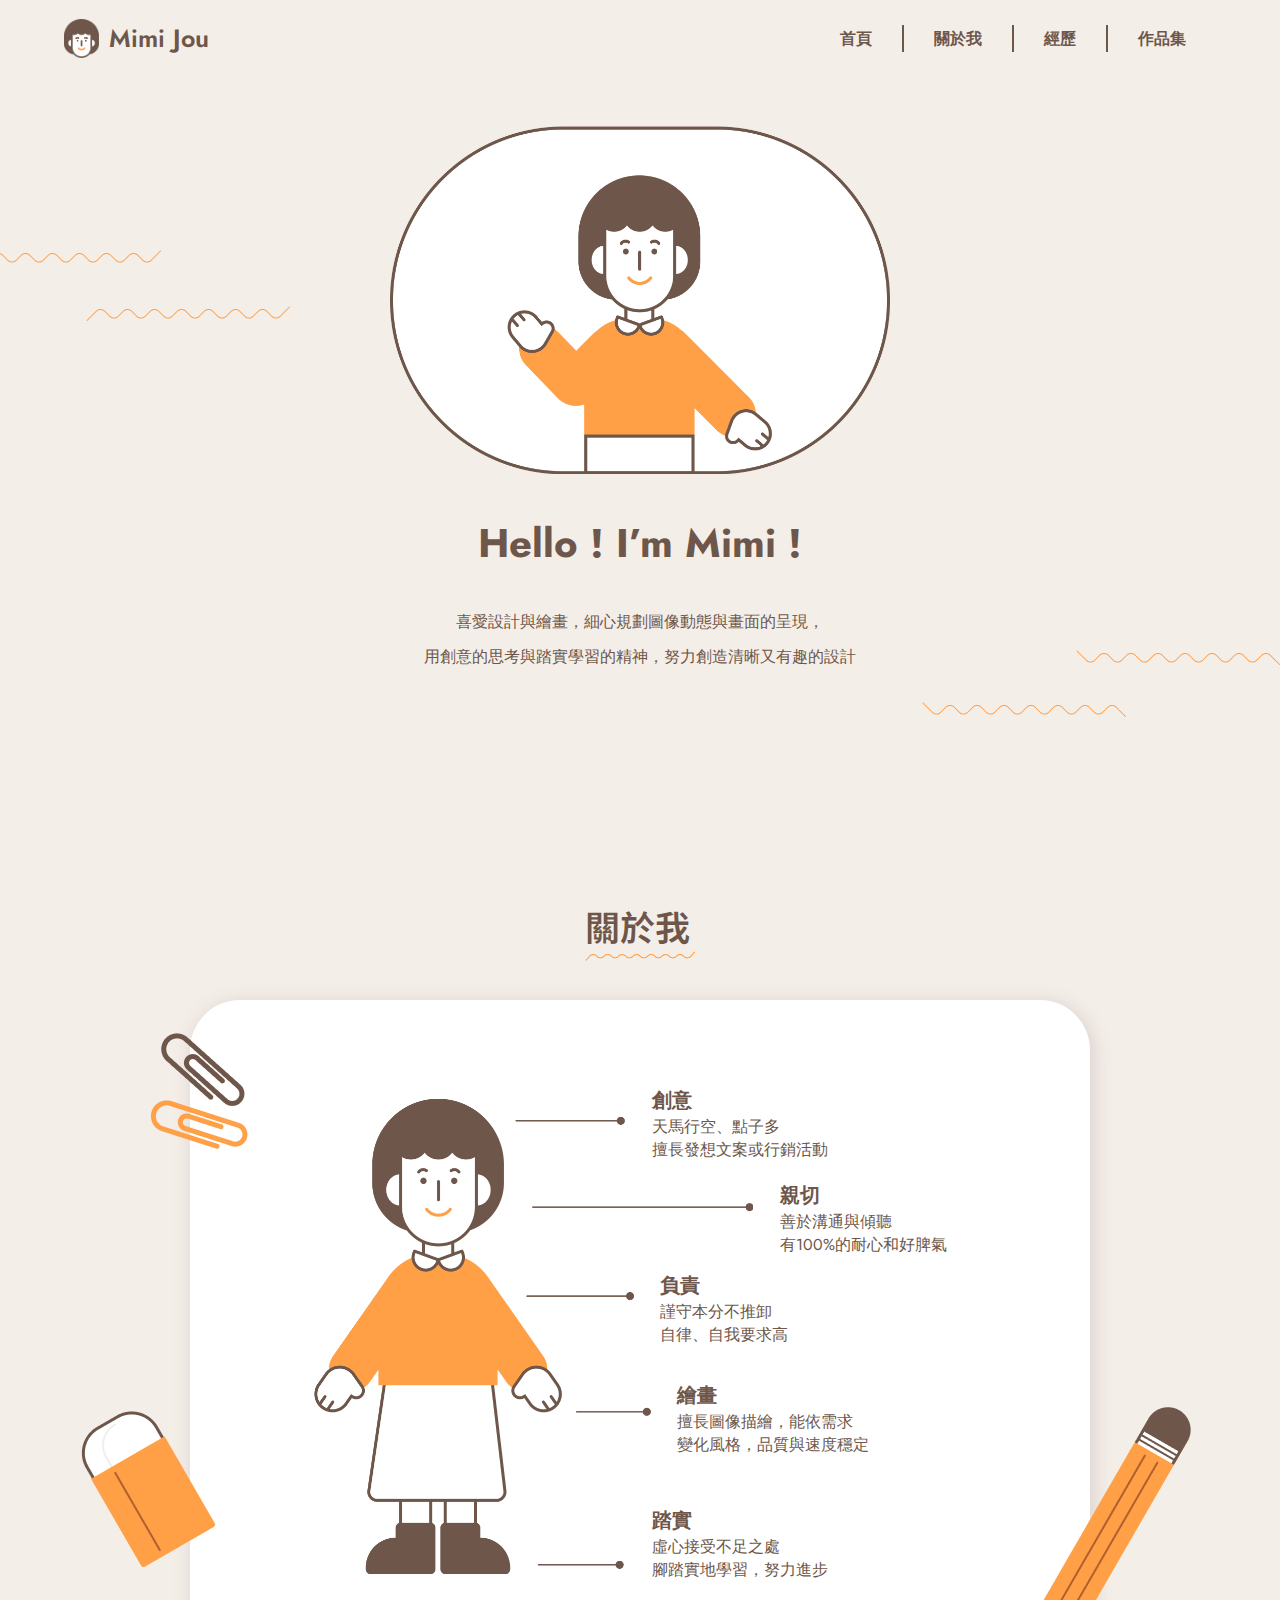
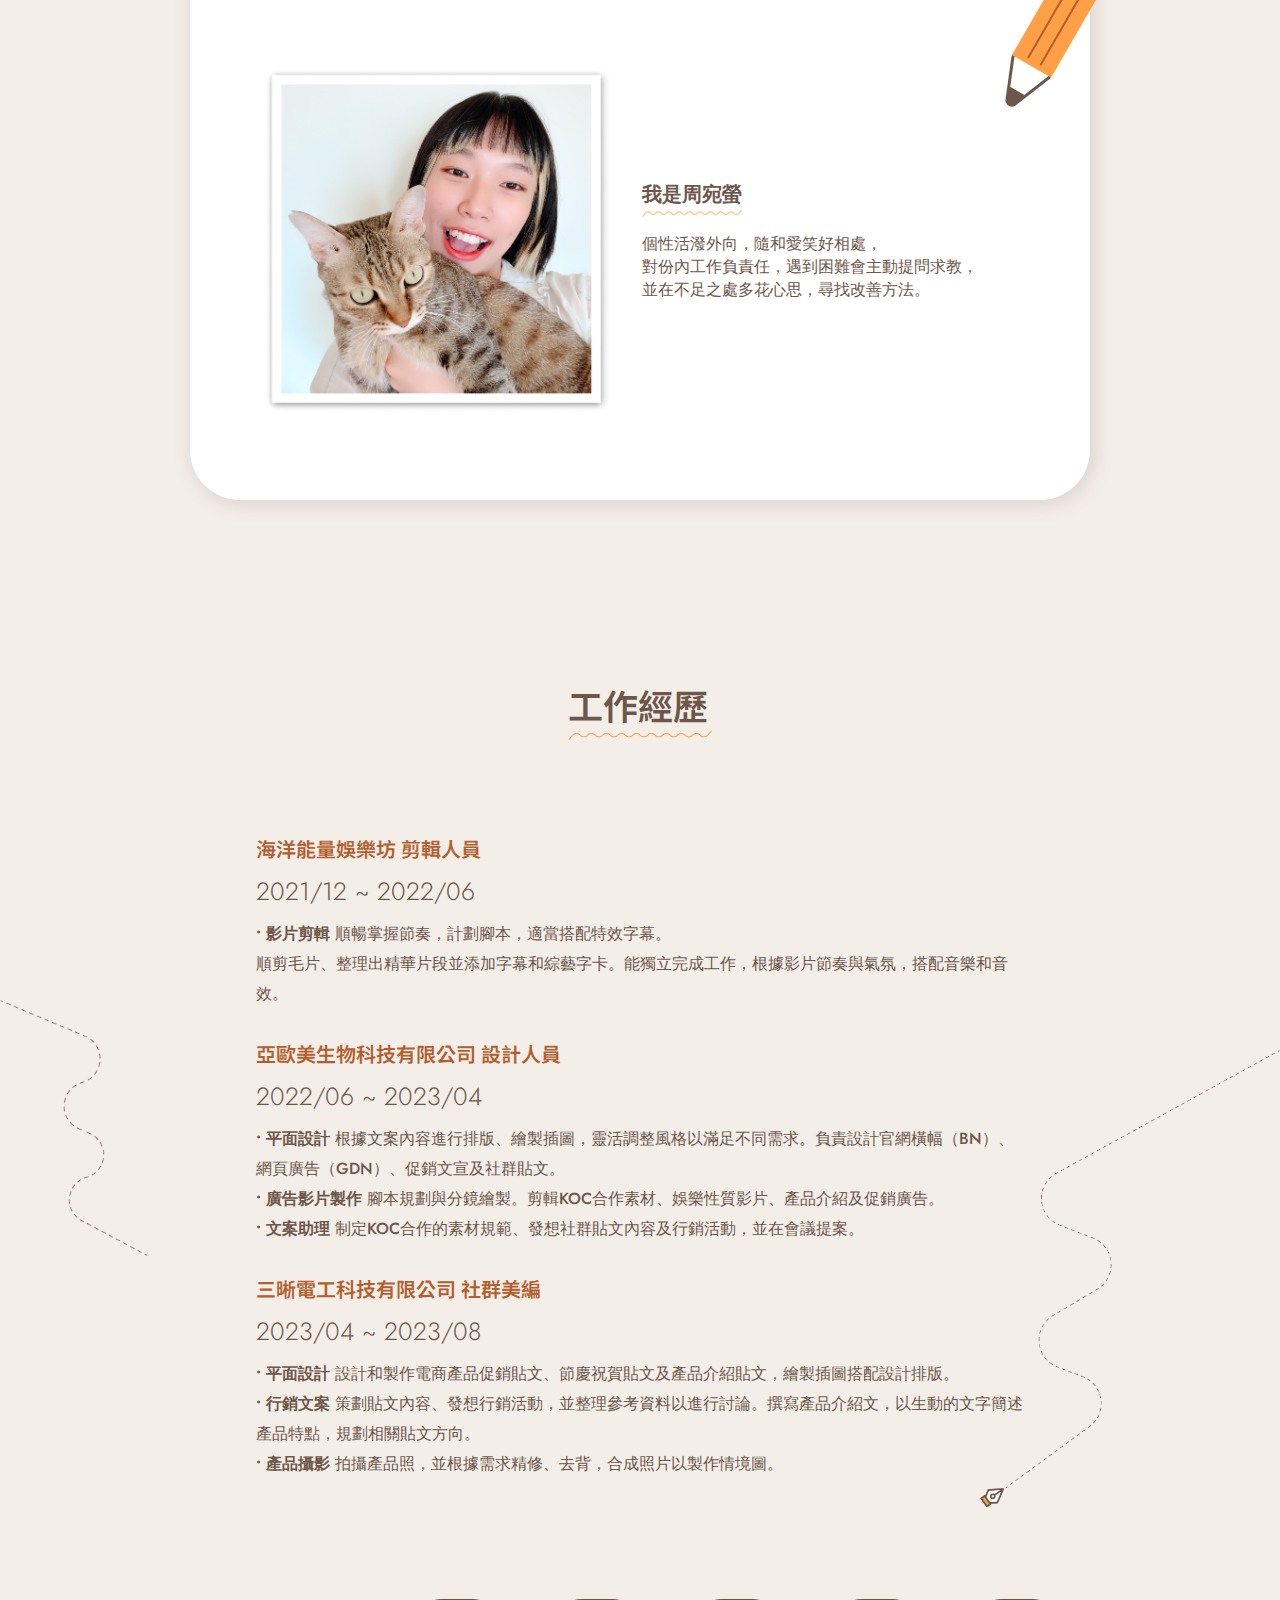
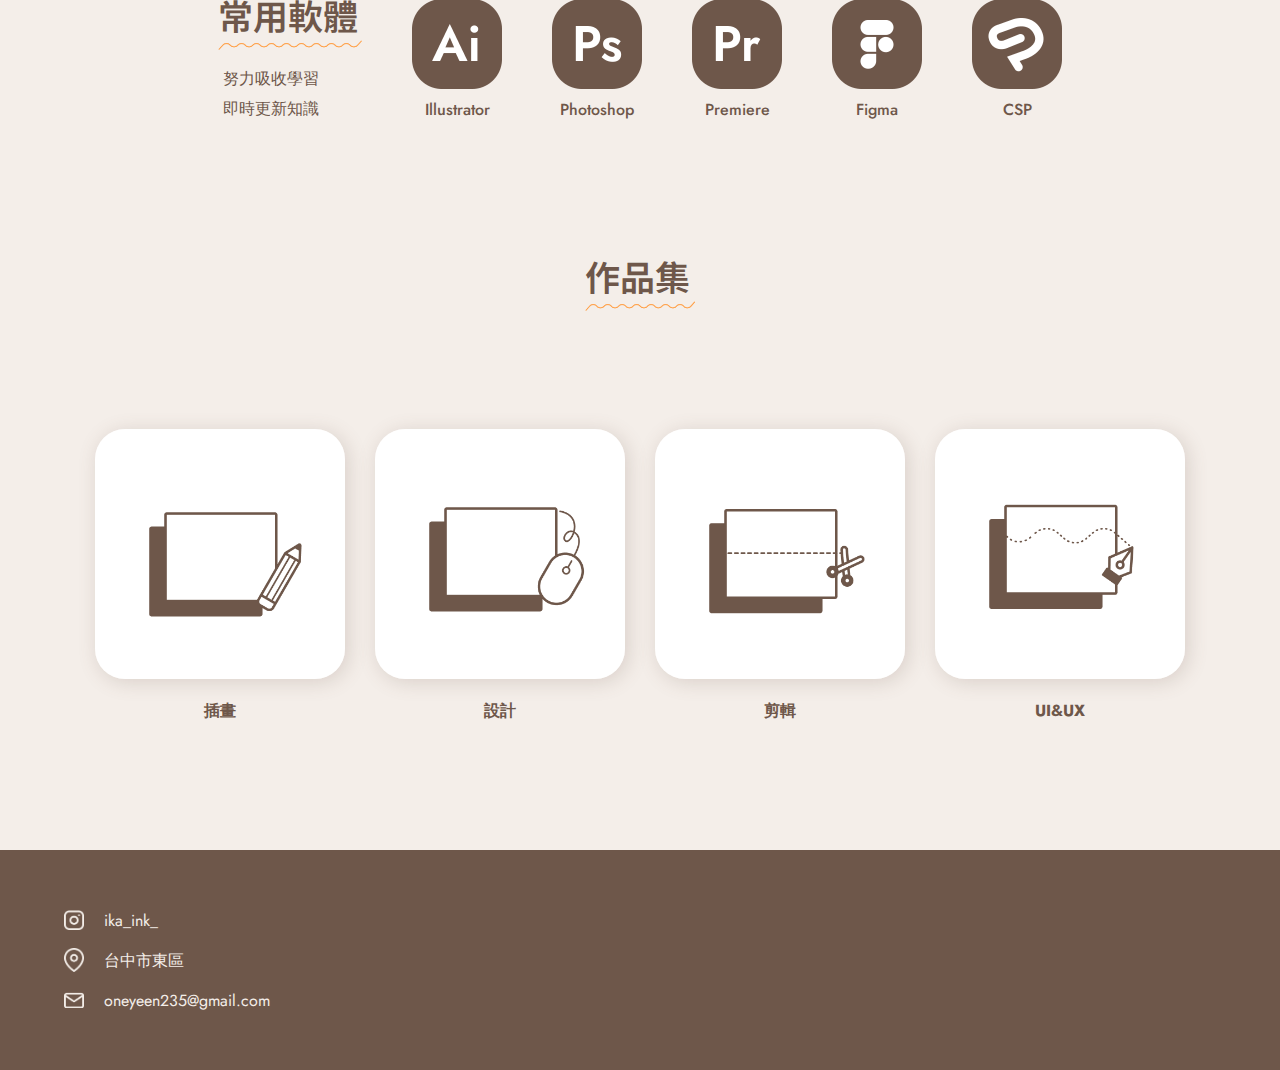
==== index.html @ b9c4a1dd "改icon" ====
<!DOCTYPE html>
<html lang="en">
  <head>
    <link rel="shortcut icon" href="favicon.ico" type="image/x-icon">
    <meta charset="UTF-8" />
    <meta name="viewport" content="width=device-width, initial-scale=1.0" />
    <title>Mimi</title>
    <!-- CSS -->
    <link rel="stylesheet" href="../css/style.css" />
    <link rel="stylesheet" href="../css/hero.css" />
    <link rel="stylesheet" href="../css/about.css" />
    <link rel="stylesheet" href="../css/exp.css" />
    <!-- 字體 -->
    <link rel="preconnect" href="https://fonts.googleapis.com" />
    <link rel="preconnect" href="https://fonts.gstatic.com" crossorigin />
    <link
      href="https://fonts.googleapis.com/css2?family=Jost:wght@200;300;700&family=Noto+Sans+TC:wght@100;800&display=swap"
      rel="stylesheet"
    />
    <link rel="stylesheet" />
    <link rel="preconnect" href="https://fonts.googleapis.com" />
    <link rel="preconnect" href="https://fonts.gstatic.com" crossorigin />
    <link
      href="https://fonts.googleapis.com/css2?family=Jost:wght@700&display=swap"
      rel="stylesheet"
    />
    <link rel="preconnect" href="https://fonts.googleapis.com" />
    <link rel="preconnect" href="https://fonts.gstatic.com" crossorigin />
    <link
      href="https://fonts.googleapis.com/css2?family=Jost:wght@700&family=Noto+Sans+TC:wght@100;800&display=swap"
      rel="stylesheet"
    />
  </head>
  <body>
    <!--導覽列-->
     <!--手機-->
     <ul class="nav-list-phone">
      <li class="nav-item-phone"><a href="/index.html">首頁</a></li>
      <li class="nav-item-phone"><a href="#">關於我</a></li>
      <li class="nav-item-phone"><a href="#">經歷</a></li>
      <li class="nav-item-phone"><a href="#">作品集</a></li>
     </ul>
     <!--電腦-->
    <section class="nav-outside">
      <nav class="navbar">
        <a class="nav-logo" href="/index.html">
          <div class="nav-logo-img">
            <img src="./img/頭.png" alt="" />
          </div>
          <span>Mimi Jou</span>
        </a>
        <ul class="nav-list">
          <li class="nav-item"><a href="/index.html">首頁</a></li>
          <li class="nav-item"><a href="#">關於我</a></li>
          <li class="nav-item"><a href="#">經歷</a></li>
          <li class="nav-item"><a href="#">作品集</a></li>
        </ul>
        <!--隱藏選單-->
        <img class="nav-list-img"src="./img/三.png"/>
      </nav>
    </section>
    <!--首頁-->
     <!-- 裝飾 -->
     <img class="hero-wave1" src="../img/波浪-左.png" />
     <img class="hero-wave2" src="../img/波浪-右.png" />
    <section class="hero">
      </div>
      <div class="hero-content">
        <h1 class="hero-title">Hello ! I’m Mimi !</h1>
        <p>
          喜愛設計與繪畫，細心規劃圖像動態與畫面的呈現，
          <br />用創意的思考與踏實學習的精神，努力創造清晰又有趣的設計
        </p>
        <div class="hero-btn-group">
          <a class="hero-btn" href="#">關於我</a>
          <a class="hero-btn" href="#">作品集</a>
        </div>
      </div>
      <div class="hero-img">
        <img src="./img/圓框.png" alt="hero" />
      </div>
    </section>
    <!--關於我-->
    <section class="about">
        <!-- 標題 -->
        <div class="about-title">
          <h1>關於我</h1>
          <img src="../img/底線.png" />
        </div>
      <!-- 白板 -->
      <div class="about-board">
       <!-- 裝飾 -->
      <img class="eraser" src="../img/擦布.png"/>
      <img class="pencil" src="../img/鉛筆.png"/>
      <img class="paper-clip" src="../img/迴紋針.png"/>
        <!-- 人物區 -->
        <div class="about-group1">
          <div class="about-group1-img"></div>
         <div class="about-btn-group">
            <div class="about-btn1">
              <p><span class="about-btn-span">創意</span>
                <br />天馬行空、點子多
              <br />擅長發想文案或行銷活動</p>
            </div>
            <div class="about-btn2">
              <p><span class="about-btn-span">親切</span>
                <br />善於溝通與傾聽
              <br />有100%的耐心和好脾氣</p>
            </div>
            <div class="about-btn3">
              <p><span class="about-btn-span">負責</span>
                <br />謹守本分不推卸
              <br />自律、自我要求高</p>
            </div>
            <div class="about-btn4">
              <p><span class="about-btn-span">繪畫</span>
                <br />擅長圖像描繪，能依需求
                <br />變化風格，品質與速度穩定</p>
            </div>
            <div class="about-btn5">
              <p><span class="about-btn-span">踏實</span>
                <br />虛心接受不足之處
              <br />腳踏實地學習，努力進步</p>
            </div>
          </div>
        </div>
        <!-- 照片區 -->
        <div class="about-group2">
          <img class="about-pht1" src="../img/我的照片.png" />
          <img class="about-pht2" src="../img/紙.png" />
          <div class="introduction">
            <h2>我是周宛螢</h2>
            <img src="../img/底線2.png" />
            <p>
              個性活潑外向，隨和愛笑好相處，
              <br />對份內工作負責任，遇到困難會主動提問求教，
              <br />並在不足之處多花心思，尋找改善方法。
            </p>
          </div>
        </div>
      </div>
    </section>
     <!-- 裝飾 -->
      <img class="dotted-line1" src="../img/虛線1.png"/>
      <img class="dotted-line2" src="../img/虛線2.png"/>
     <!--經歷-->
    <section class="experience">
       <!-- 標題 -->
      <div class="exp-title">
        <h1>工作經歷</h1>
        <img src="../img/底線2.png" />
      </div>
      <!--內文-->
      <div class="exp-content">
         <!-- 公司1 -->
         <h2>海洋能量娛樂坊 剪輯人員</h2>
         <h3>2021/12 ~ 2022/06</h3>
         <p>
           <span style="font-weight: 700;">• 影片剪輯</span>
           順暢掌握節奏，計劃腳本，適當搭配特效字幕。
           <br />順剪毛片、整理出精華片段並添加字幕和綜藝字卡。能獨立完成工作，根據影片節奏與氣氛，搭配音樂和音效。
         </p>
         <!-- 公司2 -->
         <h2>亞歐美生物科技有限公司 設計人員</h2>
         <h3>2022/06 ~ 2023/04</h3>
         <p>
           <span style="font-weight: 700;">• 平面設計</span>
           根據文案內容進行排版、繪製插圖，靈活調整風格以滿足不同需求。負責設計官網橫幅（BN）、網頁廣告（GDN）、促銷文宣及社群貼文。
           <br /><span style="font-weight: 700;">• 廣告影片製作</span>
           腳本規劃與分鏡繪製。剪輯KOC合作素材、娛樂性質影片、產品介紹及促銷廣告。
           <br /><span style="font-weight: 700;">• 文案助理</span>
           制定KOC合作的素材規範、發想社群貼文內容及行銷活動，並在會議提案。
         </p>
         <!-- 公司3 -->
         <h2>三晰電工科技有限公司 社群美編</h2>
         <h3>2023/04 ~ 2023/08</h3>
         <p>
           <span style="font-weight: 700;">• 平面設計</span>
           設計和製作電商產品促銷貼文、節慶祝賀貼文及產品介紹貼文，繪製插圖搭配設計排版。
           <br /><span style="font-weight: 700;">• 行銷文案</span>
           策劃貼文內容、發想行銷活動，並整理參考資料以進行討論。撰寫產品介紹文，以生動的文字簡述產品特點，規劃相關貼文方向。
           <br /><span style="font-weight: 700;">• 產品攝影</span>
           拍攝產品照，並根據需求精修、去背，合成照片以製作情境圖。
         </p>
      </div>
      <!--軟體-->
      <section class="software">
        <div class="sof-title">
          <h1>常用軟體</h1>
          <img src="../img/底線2.png" />
          <p>努力吸收學習
          </br>  即時更新知識</p>
        </div>
        <!-- AI -->
        <div class="software-item">
          <div>
          <img src="../img/Ai.png" />
          <p>Illustrator</p>
          </div>
        </div>
        <!-- PS -->
        <div class="software-item">
          <div>
          <img src="../img/Ps.png" />
          <p>Photoshop</p>
          </div>
        </div>
        <!-- PR -->
        <div class="software-item">
          <div>
          <img src="../img/Pr.png" />
          <p>Premiere</p>
          </div>
        </div>
        <!-- FIGMA -->
        <div class="software-item">
          <div>
          <img src="../img/FG.png" />
          <p>Figma</p>
          </div>
        </div>
        <!-- CSP -->
        <div class="software-item">
          <div>
          <img src="../img/CSP.png" />
          <p>CSP</p>
          </div>
        </div>
      </section>
    </section>
     <!--作品選項-->
    <section class="work">
      <div class="work-title">
        <h1>作品集</h1>
        <img src="../img/底線.png" />
      </div>
      <div class="work-item">
        <div class="item-box">
          <a  href="./work-draw.html" class="work-draw"></a>
          <p>插畫</p>
        </div>
        <div class="item-box">
          <a  href="./work-design.html" class="work-design"></a>
          <p>設計</p>
        </div>
        <div class="item-box">
          <a  href="./work-vedio.html" class="work-vedio"></a>
          <p>剪輯</p>
        </div>
        <div class="item-box">
          <a  href="./work-UI.html" class="work-UI"></a>
          <p>UI&UX</p>
      </div>
        </div>
    </section> 
    <!--資訊-->
    <section class="lowest">
      <div class="information">
         <div class="information-item">
         <img src="../img/🦆 ig.png"/><p>ika_ink_</p>
         </div>
       <div class="information-item">
         <img src="../img/🦆 map.png"/><p>台中市東區</p>
       </div>
         <div class="information-item">
         <img src="../img/🦆 mail.png"/><p>oneyeen235@gmail.com</p>
         </div>
       </div>
    </section>
  </body>
</html>
---- css/style.css ----
* {
  margin: 0;
  padding: 0;
  box-sizing: border-box;
  text-decoration: none;
  list-style: none;
}
body {
  position: relative;
  background-color: #f4eee9;
  margin-top: 76.77px;
}
/*導覽器*/
.nav-outside {
  display: flex;
  width: 100%;
  height: 76.77px;
  background-color: #f4eee9;
  position: fixed;
  top: 0;
  margin: 0 auto;
  z-index: 900;
}
.navbar {
  display: flex;
  max-width: 1400px;
  width: 95%;
  align-items: center;
  justify-content: space-between;
  padding: 16px 32px;
  background-color: #f4eee9;
  margin: 0 auto;
  top: 0;
  z-index: 1000;
}
.nav-logo {
  display: flex;
  align-items: center;
  gap: 10px;
}
.nav-logo span:hover {
  display: flex;
  color: #ff9f46;
  transition: all 0.5s;
}
.nav-logo span {
  color: #6e574a;
  font-family: Jost;
  font-size: 30px;
  font-style: normal;
  font-weight: 600;
  line-height: normal;
  transition: all 0.5s;
}
.nav-logo-img {
  width: 40px;
  height: auto;
}
.nav-logo-img img {
  width: 100%;
  height: auto;
  object-fit: contain;
  display: flex;
  align-items: center;
  justify-content: center;
}
.nav-list {
  display: flex;
  align-items: center;
  justify-content: center;
}
.nav-item {
  padding: 2px 30px;
  border-right: 2px solid #6e574a;
}
.nav-item a {
  display: inline-block;
  color: #6e574a;
  font-weight: bolder;
  font-family: "Jost", sans-serif;
  font-size: 20px;
  transition: all 0.2s;
}
.nav-item a:hover {
  display: inline-block;
  transition: all 0.5s;
  transform: translateY(-5px);
}
.nav-item:last-child {
  border: none;
}
/*手機*/
.nav-list-phone {
  display: none;
  width: 100;
  height: 104px;
  align-items: center;
  justify-content: center;
  background-color: #6e574a;
}
.nav-item-phone {
  padding: 1px 20px;
  border-right: 2px solid #f4eee9;
}
.nav-item-phone a {
  display: inline-block;
  color: #f4eee9;
  font-weight: bolder;
  font-family: "Jost", sans-serif;
  font-size: 14px;
  transition: all 0.2s;
}
.nav-item-phone a:hover {
  display: inline-block;
  transition: all 0.5s;
  transform: translateY(-5px);
}
.nav-item-phone:last-child {
  border: none;
}
.nav-list-img {
  display: none;
  width: 12px;
  height: 12px;
}
@media (max-width: 1440px) {
  .nav-logo-img {
    width: 35px;
    height: auto;
  }
  .nav-logo span {
    font-size: 25px;
  }
  .nav-item a {
    font-size: 16px;
  }
}
@media (max-width: 1200px) {
  .nav-logo-img {
    width: 35px;
    height: auto;
  }
  .nav-logo span {
    font-size: 25px;
  }
  .nav-item a {
    font-size: 16px;
  }
}
@media (max-width: 900px) {
  .nav-logo-img {
    width: 30px;
    height: auto;
  }
  .nav-logo span {
    font-size: 25px;
  }
}
@media (max-width: 520px) {
  .nav-outside {
    width: 100%;
  }
  .navbar {
    width: 95%;
    align-items: center;
    justify-content: space-between;
    padding: 0px 32px 0px 32px;
    margin: 0;
  }
  .nav-list-img {
    display: flex;
    width: 12px;
    height: 12px;
  }
  .nav-logo span {
    font-size: 25px;
  }
  .nav-logo-img {
    width: 30px;
    height: auto;
  }
  .nav-item {
    display: none;
  }
  .nav-outside {
    justify-content: center;
  }
}
/*作品集*/
.work {
  display: flex;
  max-width: 1400px;
  width: 95%;
  height: 700px;
  padding: 72px 32px;
  margin: 0 auto;
  flex-direction: column;
  justify-content: center;
}
.work-title {
  display: flex;
  height: 100px;
  background-color: #f4eee9;
  flex-direction: column;
}
.work-title h1 {
  color: #6e574a;
  font-size: 35px;
  font-weight: 600;
  margin: 0px;
  font-family: "Jost", sans-serif;
  font-family: "Noto Sans TC", sans-serif;
}
.work-title img {
  width: 110px;
  height: 10px;
  flex-shrink: 0;
  margin-bottom: 30px;
}
.work-item {
  display: flex;
  flex-direction: row;
  gap: 50px;
}
.item-box {
  display: flex;
  flex-direction: column;
  justify-content: center;
  align-items: center;
  width: 300px;
  height: 400px;
  gap: 20px;
}
.item-box p {
  color: #6e574a;
  font-weight: bolder;
  font-family: "Jost", sans-serif;
  font-size: 20px;
}
.work-draw {
  width: 300px;
  height: 300px;
  border-radius: 30px;
  transition: all 0.3s;
  background: center / cover url("../img/0插畫.png") no-repeat;
  box-shadow: 3px 3px 20px 0px rgba(110, 87, 74, 0.2);
}
.work-draw:hover {
  transition: all 0.2s;
  background: center / cover url("../img/0插畫2.png") no-repeat;
  box-shadow: 3px 3px 20px 0px rgba(254, 129, 26, 0.26);
  transform: translateY(-8px);
}
.work-design {
  width: 300px;
  height: 300px;
  border-radius: 30px;
  transition: all 0.3s;
  background: center / cover url("../img/0設計.png") no-repeat;
  box-shadow: 3px 3px 20px 0px rgba(110, 87, 74, 0.2);
}
.work-design:hover {
  transition: all 0.2s;
  background: center / cover url("../img/0設計2.png") no-repeat;
  box-shadow: 3px 3px 20px 0px rgba(254, 129, 26, 0.26);
  transform: translateY(-8px);
}
.work-vedio {
  width: 300px;
  height: 300px;
  border-radius: 30px;
  transition: all 0.3s;
  background: center / cover url("../img/0剪輯.png") no-repeat;
  box-shadow: 3px 3px 20px 0px rgba(110, 87, 74, 0.2);
}
.work-vedio:hover {
  transition: all 0.2s;
  background: center / cover url("../img/0剪輯2.png") no-repeat;
  box-shadow: 3px 3px 20px 0px rgba(254, 129, 26, 0.26);
  transform: translateY(-8px);
}
.work-UI {
  width: 300px;
  height: 300px;
  border-radius: 30px;
  transition: all 0.3s;
  background: center / cover url("../img/0UI.png") no-repeat;
  box-shadow: 3px 3px 20px 0px rgba(110, 87, 74, 0.2);
}
.work-UI:hover {
  transition: all 0.2s;
  background: center / cover url("../img/0UI2.png") no-repeat;
  box-shadow: 3px 3px 20px 0px rgba(254, 129, 26, 0.26);
  transform: translateY(-8px);
}
@media (max-width: 1440px) {
  .work {
    align-items: center;
    gap: 50px;
  }
  .work-item {
    gap: 30px;
  }
  .item-box {
    width: 250px;
    height: 350px;
    gap: 20px;
  }
  .item-box p {
    font-size: 16px;
  }
  .work-draw {
    width: 250px;
    height: 250px;
  }
  .work-design {
    width: 250px;
    height: 250px;
  }
  .work-vedio {
    width: 250px;
    height: 250px;
  }
  .work-UI {
    width: 250px;
    height: 250px;
  }
}
@media (max-width: 1200px) {
  .work {
    height: 600px;
    gap: 30px;
  }
  .work-title h1 {
    font-size: 25px;
    font-weight: 600;
  }
  .work-title img {
    width: 80px;
    height: auto;
    flex-shrink: 0;
    margin-bottom: 30px;
  }
  .work-item {
    gap: 20px;
  }
  .item-box {
    width: 200px;
    height: 250px;
    gap: 20px;
  }
  .item-box p {
    font-size: 16px;
  }
  .work-draw {
    width: 200px;
    height: 200px;
    background: center / cover url("../img/0插畫2.png") no-repeat;
  }
  .work-design {
    width: 200px;
    height: 200px;
    background: center / cover url("../img/0設計2.png") no-repeat;
  }
  .work-vedio {
    width: 200px;
    height: 200px;
    background: center / cover url("../img/0剪輯2.png") no-repeat;
  }
  .work-UI {
    width: 200px;
    height: 200px;
    background: center / cover url("../img/0UI2.png") no-repeat;
  }
}
@media (max-width: 900px) {
  .work {
    height: 900px;
    gap: 20px;
  }
  .work-item {
    width: 600px;
    display: flex;
    flex-direction: row;
    justify-content: center;
    flex-wrap: wrap;
    gap: 30px;
  }
  .work-title h1 {
    font-size: 20px;
  }
  .work-title img {
    width: 60px;
    height: auto;
  }
}
@media (max-width: 520px) {
  .work {
    height: 600px;
    padding: 0px 32px;
    justify-content: flex-start;
    gap: 0;
  }
  .work-item {
    width: 320px;
    gap: 10px;
  }
  .item-box {
    width: 150px;
    height: 200px;
    gap: 20px;
  }
  .item-box p {
    font-size: 14px;
  }
  .work-draw {
    width: 150px;
    height: 150px;
    background: center / cover url("../img/0插畫2.png") no-repeat;
  }
  .work-design {
    width: 150px;
    height: 150px;
    background: center / cover url("../img/0設計2.png") no-repeat;
  }
  .work-vedio {
    width: 150px;
    height: 150px;
    background: center / cover url("../img/0剪輯2.png") no-repeat;
  }
  .work-UI {
    width: 150px;
    height: 150px;
    background: center / cover url("../img/0UI2.png") no-repeat;
  }
}
/*資訊欄*/
.lowest {
  background-color: #6e574a;
  display: flex;
  width: 100%;
  height: 220px;
  justify-content: center;
}
.information {
  display: flex;
  max-width: 1400px;
  width: 95%;
  padding: 32px;
  flex-direction: column;
  justify-content: center;
  align-items: flex-start;
}
.information-item {
  display: flex;
  height: 40px;
  width: 200px;
  flex-direction: row;
  align-items: center;
  gap: 20px;
}
.information-item p {
  color: #f4eee9;
  font-family: Jost;
  font-size: 16px;
  font-weight: 400;
  text-align: left;
}
.information-item img {
  width: 20px;
  height: auto;
}
@media (max-width: 900px) {
  .information-item p {
    font-size: 14px;
    font-weight: 400;
    text-align: left;
  }
  .information-item img {
    width: 16px;
    height: auto;
  }
}
---- css/hero.css ----
/*首頁*/
.hero {
  max-width: 1400px;
  width: 95%;
  height: 900px;
  padding: 32px;
  margin: 0 auto;
  margin-top: clamp(0px, 5vw, 0px);
  display: flex;
  flex-direction: row;
  justify-content: space-between;
  align-content: space-between;
  gap: 50px;
  position: relative;
}
.hero-content {
  display: flex;
  flex-direction: column;
  justify-content: center;
  gap: 32px;
}
.hero-title {
  color: #6e574a;
  font-family: Jost;
  font-size: 50px;
  font-style: normal;
  font-weight: 700;
  line-height: normal;
}
.hero-content p {
  color: #6e574a;
  font-family: Jost;
  font-size: 20px;
  font-weight: 500;
  line-height: 35px;
  text-align: left;
}
.hero-img {
  max-width: 650px;
  height: auto;
  display: grid;
  place-content: center;
}
.hero-img img {
  width: 100%;
  object-fit: contain;
}
.hero-btn {
  background-color: #6e574a;
  padding: 20px 36px;
  border-radius: 50px;
  color: #fff;
  font-family: Jost;
  font-size: 20px;
  font-weight: 700;
  font-style: normal;
  line-height: normal;
  transition: all 0.2s;
  box-shadow: #6e574a(0, 0, 0, 0.35) 0px 5px 15px;
}
.hero-btn:hover {
  box-shadow: 0px 10px 10px 0px rgba(110, 87, 74, 0.2);
  transform: scale(1.03);
  transform: translateY(-8px);
  transition: all 0.2s;
}
.hero-btn:active {
  box-shadow: 0px 4px 8px rgba(110, 87, 74, 0.2);
  transform: scale(0.98);
}
.hero-btn-group {
  display: flex;
  align-items: center;
  gap: 16px;
}
.hero-wave1 {
  position: absolute;
  top: 150px;
  left: -150px;
  z-index: 0;
}
.hero-wave2 {
  position: absolute;
  top: 800px;
  right: 0px;
  z-index: 0;
}
@media (max-width: 1440px) {
  .hero-wave2 {
    top: 550px;
  }
  .hero {
    flex-direction: column-reverse;
    align-items: center;
    justify-content: center;
    margin-top: 100px;
    margin-bottom: 50px;
    gap: 40px;
    height: 600px;
    padding: 0px;
  }
  .hero-title {
    color: #6e574a;
    font-family: Jost;
    font-size: 40px;
    font-style: normal;
    font-weight: 700;
    line-height: normal;
    text-align: center;
  }
  .hero-content p {
    color: #6e574a;
    font-family: Jost;
    font-size: 16px;
    font-weight: 500;
    line-height: 35px;
    text-align: center;
  }
  .hero-img {
    max-width: 500px;
  }
  .hero-btn-group {
    display: none;
  }
}
@media (max-width: 1200px) {
  .hero {
    height: 500px;
    padding-top: 40px;
  }
  .hero-wave1 {
    width: 300px;
    height: auto;
    top: 150px;
    left: -100px;
  }
  .hero-wave2 {
    width: 250px;
    height: auto;
    top: 300px;
    right: 0px;
  }
  .hero-img {
    max-width: 400px;
    height: auto;
  }
  .hero-title {
    font-size: 35px;
  }
}
@media (max-width: 900px) {
  .hero {
    margin-top: 150px;
  }
  .hero-wave1 {
    width: 250px;
    height: auto;
    top: 150px;
    left: -100px;
  }
  .hero-wave2 {
    width: 200px;
    height: auto;
    top: 300px;
    right: 0px;
  }
}
@media (max-width: 520px) {
  .hero-wave1 {
    display: none;
  }
  .hero-wave2 {
    display: none;
  }
  .hero-img {
    max-width: 300px;
    height: auto;
  }
  .hero-title {
    font-size: 24px;
  }
  .hero-content p {
    font-size: 14px;
    font-weight: 500;
    line-height: 30px;
    text-align: center;
  }
  .hero-content {
    width: 220px;
    gap: 25px;
  }
}
---- css/about.css ----
/*關於我*/
.about {
  display: flex;
  max-width: 1400px;
  width: 95%;
  height: 1000px;
  padding: 72px 32px;
  margin: 0 auto;
  flex-direction: column;
  justify-content: flex-start;
  position: relative;
}
/*標題*/
.about-title {
  display: flex;
  height: 100px;
  background-color: #f4eee9;
  flex-direction: column;
}
.about-title h1 {
  color: #6e574a;
  font-size: 35px;
  font-weight: 600;
  margin: 0px;
  font-family: "Jost", sans-serif;
  font-family: "Noto Sans TC", sans-serif;
}
.about-title img {
  width: 110px;
  height: 10px;
  flex-shrink: 0;
  margin-bottom: 30px;
}
/*白板*/
.about-board {
  display: flex;
  width: 90%px;
  height: 704px;
  border-radius: 50px;
  background: #fff;
  justify-content: center;
  flex-direction: row;
  align-content: center;
  align-items: center;
  gap: 50px;
  box-shadow: 3px 3px 20px 0px rgba(110, 87, 74, 0.2);
  position: relative;
}
.about-board:hover .about-pht1 {
  transform: rotate(4deg);
  transition: all 0.5s;
}
.about-board:hover .about-pht2 {
  transform: rotate(-4deg);
  transition: all 0.5s;
}
.eraser {
  position: absolute;
  top: 400px;
  left: -120px;
}
.pencil {
  position: absolute;
  top: 180px;
  left: 1245px;
}
.paper-clip {
  position: absolute;
  top: 30px;
  left: -40px;
}
.about-pht1 {
  width: 347.26px;
  height: 347.26px;
  z-index: 200;
  transition: all 0.2s;
}
.about-pht2 {
  width: 340px;
  height: 340px;
  position: absolute;
  top: 110px;
  right: 125px;
  z-index: 100;
  transition: all 0.2s;
}
/*人物*/
.about-group1 {
  display: flex;
  width: 700px;
  height: 501px;
  justify-content: space-evenly;
  align-items: center;
}
.about-group1-img {
  display: flex;
  justify-content: flex-start;
  width: 445px;
  height: 474.409px;
  background: center / cover url("../img/我-站.png") no-repeat;
}
.about-btn-group {
  display: flex;
  height: 520px;
  width: 200px;
  justify-content: flex-start;
  flex-direction: column;
}
.about-btn-span {
  font-family: Jost;
  font-size: 20px;
  font-weight: 700;
  text-align: left;
  line-height: normal;
}
.about-btn-group p {
  color: #6e574a;
  font-family: Jost;
  font-size: 16px;
  font-weight: 400;
  text-align: left;
  line-height: normal;
  word-break: normal;
}
.about-btn1 {
  color: #6e574a;
  background-color: transparent;
  border-style: none;
  display: inline-block;
  font-family: Jost;
  font-size: 16px;
  font-weight: 400;
  text-align: left;
  word-break: normal;
  margin-left: -120px;
  margin-top: 10px;
  transition: all 0.5s;
}
.about-btn1:hover {
  transition: all 0.2s;
  transform: translateY(-8px);
  cursor: pointer;
}
.about-btn2 {
  background-color: transparent;
  border-style: none;
  color: #6e574a;
  font-family: Jost;
  font-size: 16px;
  font-weight: 400;
  text-align: left;
  word-break: normal;
  display: inline-block;
  margin-left: 8px;
  margin-top: 20px;
  transition: all 0.5s;
}
.about-btn2:hover {
  transition: all 0.2s;
  transform: translateY(-8px);
  cursor: pointer;
}
.about-btn3 {
  color: #6e574a;
  background-color: transparent;
  border-style: none;
  font-family: Jost;
  font-size: 16px;
  font-weight: 400;
  text-align: left;
  word-break: normal;
  display: inline-block;
  margin-left: -112px;
  margin-top: 15px;
  transition: all 0.5s;
}
.about-btn3:hover {
  transition: all 0.2s;
  transform: translateY(-8px);
  cursor: pointer;
}
.about-btn4 {
  color: #6e574a;
  background-color: transparent;
  border-style: none;
  font-family: Jost;
  font-size: 16px;
  font-weight: 400;
  text-align: left;
  word-break: normal;
  display: inline-block;
  margin-left: -95px;
  margin-top: 35px;
  transition: all 0.5s;
}
.about-btn4:hover {
  transition: all 0.2s;
  transform: translateY(-8px);
  cursor: pointer;
}
.about-btn5 {
  color: #6e574a;
  background-color: transparent;
  border-style: none;
  font-family: Jost;
  font-size: 16px;
  font-weight: 400;
  text-align: left;
  word-break: normal;
  display: inline-block;
  margin-left: -120px;
  margin-top: 50px;
  transition: all 0.5s;
}
.about-btn5:hover {
  transition: all 0.2s;
  transform: translateY(-8px);
  cursor: pointer;
}
/*照片*/
.about-group2 {
  display: flex;
  width: 374.053px;
  flex-direction: column;
  align-items: center;
  gap: 20px;
}
.introduction {
  display: flex;
  width: 374.053px;
  flex-direction: column;
  align-items: flex-start;
  gap: 25px;
}
.introduction h2 {
  color: #6e574a;
  font-family: Jost;
  font-size: 20px;
  font-weight: 700;
  text-align: left;
  line-height: normal;
}
.introduction img {
  width: 100px;
  height: 8px;
  margin-bottom: -10px;
  margin-top: -25px;
}
.introduction p {
  color: #6e574a;
  font-family: Jost;
  font-size: 16px;
  font-weight: 400;
  text-align: left;
  line-height: normal;
  word-break: normal;
}
@media (max-width: 1440px) {
  .pencil {
    position: absolute;
    top: 400px;
    left: 800px;
  }
  .about {
    display: flex;
    height: 1500px;
    padding: 72px 32px;
    margin: 0 auto;
    align-items: center;
    flex-direction: column;
    justify-content: center;
    position: relative;
  }
  .about-board {
    width: 900px;
    height: 1100px;
    padding-top: 80px;
    padding-bottom: 80px;
    justify-content: center;
    flex-direction: column;
    align-content: center;
    align-items: center;
    margin-top: 0px;
    gap: 80px;
    position: relative;
  }
  .about-group2 {
    display: flex;
    width: 800px;
    flex-direction: row;
    align-items: center;
    justify-content: center;
    gap: 30px;
  }
  .about-pht2 {
    position: absolute;
    top: 670px;
    right: 484px;
    z-index: 100;
    transition: all 0.2s;
  }
  .about-board:hover .about-pht2 {
    top: 670px;
    right: 482px;
  }
}
@media (max-width: 1200px) {
  .about {
    display: flex;
    height: 1100px;
    padding: 72px 32px;
  }
  .about-board {
    width: 700px;
    height: 900px;
    padding-top: 50px;
    padding-bottom: 50px;
    margin-top: 0px;
    gap: 50px;
    position: relative;
  }
  .paper-clip {
    width: 70px;
  }
  .eraser {
    width: 100px;
    height: auto;
    top: 450px;
    left: -60px;
  }
  .pencil {
    width: 150px;
    height: auto;
    top: 400px;
    left: 600px;
  }
  .about-title h1 {
    font-size: 25px;
    font-weight: 600;
  }
  .about-title img {
    width: 80px;
    height: auto;
    flex-shrink: 0;
    margin-bottom: 30px;
  }
  /*人物*/
  .about-group1 {
    width: 550px;
    height: 400px;
  }
  .about-group1-img {
    width: 355px;
    height: 375px;
    background: center / cover url("../img/我-站.png") no-repeat;
  }
  .about-btn-group {
    height: 450px;
    width: 200px;
  }
  .about-btn-span {
    font-size: 16px;
  }
  .about-btn-group p {
    font-size: 14px;
  }
  .about-btn1 {
    margin-left: -90px;
    margin-top: 20px;
    transition: all 0.5s;
  }
  .about-btn2 {
    margin-left: 15px;
    margin-top: 10px;
    transition: all 0.5s;
  }
  .about-btn3 {
    margin-left: -85px;
    margin-top: 5px;
    transition: all 0.5s;
  }
  .about-btn4 {
    margin-left: -70px;
    margin-top: 25px;
    transition: all 0.5s;
  }
  .about-btn5 {
    margin-left: -90px;
    margin-top: 50px;
    transition: all 0.5s;
  }
  /*照片*/
  .about-group2 {
    width: 580px;
    flex-direction: row;
    justify-content: space-between;
    gap: 20px;
  }
  .introduction {
    width: 300px;
  }
  .introduction p {
    font-size: 14px;
  }
  .about-pht1 {
    width: 250px;
    height: auto;
  }
  .about-pht2 {
    width: 240px;
    height: auto;
    top: 535px;
    right: 395px;
  }
  .about-board:hover .about-pht2 {
    top: 535px;
    right: 395px;
  }
}
@media (max-width: 900px) {
  .about-board {
    width: 600px;
    height: 800px;
    padding-top: 50px;
    padding-bottom: 50px;
    margin-top: 0px;
    gap: 80px;
    position: relative;
  }
  .paper-clip {
    width: 70px;
  }
  .eraser {
    width: 100px;
    height: auto;
    top: 410px;
    left: -60px;
  }
  .pencil {
    width: 150px;
    height: auto;
    top: 300px;
    left: 500px;
  }
  /*照片*/
  .about-group2 {
    width: 520px;
    flex-direction: row;
    justify-content: space-between;
    gap: 20px;
  }
  .introduction {
    width: 300px;
  }
  .introduction p {
    font-size: 14px;
  }
  .about-pht1 {
    width: 200px;
    height: auto;
    transform: rotate(4deg);
  }
  .about-pht2 {
    width: 190px;
    height: auto;
    top: 545px;
    right: 365px;
    transform: rotate(-4deg);
  }
  .about-board:hover .about-pht2 {
    top: 545px;
    right: 365px;
  }
}
@media (max-width: 520px) {
  .about {
    width: 100%;
    height: 1200px;
    padding: 72px 0px 72px 0px;
    margin: 0 auto;
    flex-direction: column;
    justify-content: flex-start;
  }
  .about-board {
    width: 400px;
    height: 920px;
    padding-top: 60px;
    padding-bottom: 60px;
    border-radius: 30px;
    gap: 60px;
    flex-direction: column-reverse;
  }
  .paper-clip {
    width: 50px;
    top: 70px;
    left: 80px;
    z-index: 600;
  }
  .eraser {
    width: 80px;
    top: 200px;
    left: 60px;
    z-index: 600;
  }
  .pencil {
    width: 100px;
    top: 150px;
    left: 250px;
    z-index: 600;
  }
  .about-title h1 {
    color: #6e574a;
    font-size: 20px;
  }
  .about-title img {
    width: 60px;
    height: auto;
  }
  /*人物*/
  .about-group1 {
    width: 100%;
    height: 355px;
    justify-content: center;
    gap: 20px;
  }
  .about-group1-img {
    width: 130px;
    height: 300px;
    background: center / cover url("../img/我-站-手機.png") no-repeat;
  }
  .about-btn-group {
    width: 160px;
    height: 400px;
    gap: 15px;
    justify-content: center;
  }
  .about-btn-span {
    font-size: 14px;
  }
  .about-btn-group p {
    font-size: 14px;
  }
  .about-btn1 {
    margin-left: 0px;
    margin-top: 0px;
  }
  .about-btn2 {
    margin-left: 0px;
    margin-top: 0px;
  }
  .about-btn3 {
    margin-left: 0px;
    margin-top: 0px;
  }
  .about-btn4 {
    margin-left: 0px;
    margin-top: 0px;
  }
  .about-btn5 {
    margin-left: 0px;
    margin-top: 0px;
  }
  /*照片*/
  .about-group2 {
    width: 100%;
    flex-direction: column;
    justify-content: center;
    align-content: center;
    gap: 50px;
  }
  .introduction {
    align-items: flex-start;
    width: 300px;
  }
  .introduction p {
    font-size: 14px;
    text-align: left;
  }
  .introduction h2 {
    font-size: 16px;
  }
  .introduction img {
    width: 80px;
    height: auto;
  }
  .about-pht1 {
    width: 200px;
    height: auto;
    transform: rotate(4deg);
  }
  .about-pht2 {
    display: none;
  }
}
@media (max-width: 375px) {
  .about-board {
    width: 375px;
    border-radius: 0px;
  }
  .paper-clip {
    width: 50px;
    top: 75px;
    left: 70px;
    z-index: 600;
  }
  .eraser {
    width: 80px;
    top: 200px;
    left: 50px;
    z-index: 600;
  }
  .pencil {
    width: 100px;
    top: 150px;
    left: 240px;
    z-index: 600;
  }
}
@media (max-width: 320px) {
  .about-board {
    width: 320px;
  }
  .paper-clip {
    width: 50px;
    top: 70px;
    left: 40px;
    z-index: 600;
  }
  .eraser {
    width: 80px;
    top: 200px;
    left: 20px;
    z-index: 600;
  }
  .pencil {
    width: 100px;
    top: 160px;
    left: 200px;
    z-index: 600;
  }
}
---- css/exp.css ----
/*經歷*/
.experience {
  display: flex;
  max-width: 1400px;
  width: 95%;
  height: 1000px;
  padding: 72px 32px;
  margin: 0 auto;
  flex-direction: column;
  justify-content: flex-start;
}
.exp-title h1 {
  color: #6e574a;
  font-size: 35px;
  font-weight: 600;
  margin: 0px;
  font-family: "Jost", sans-serif;
  font-family: "Noto Sans TC", sans-serif;
}
.exp-title img {
  width: 144px;
  height: 10px;
  flex-shrink: 0;
  margin-bottom: 30px;
}
.exp-content {
  margin-bottom: 60px;
}
.exp-content h2 {
  color: #b25f2f;
  text-align: left;
  font-family: "Jost", sans-serif;
  font-family: "Noto Sans TC", sans-serif;
  font-size: 20px;
  font-weight: 600;
  line-height: autox;
  margin-bottom: 10px;
  margin-top: 30px;
}
.exp-content h2:first-child {
  margin-top: 10px;
}
.exp-content h3 {
  color: #6e574a;
  text-align: left;
  font-family: "Jost", sans-serif;
  font-weight: 300;
  font-size: 25px;
  line-height: auto;
  margin-bottom: 10px;
}
.exp-content p {
  color: #6e574a;
  text-align: left;
  font-family: "Jost";
  font-size: 16px;
  font-weight: 500;
  padding-left: 35px;
  line-height: 30px;
}
.software {
  display: flex;
  flex-direction: row;
  align-content: flex-start;
  justify-content: flex-start;
  gap: 50px;
}
.sof-title h1 {
  color: #6e574a;
  font-size: 35px;
  font-weight: 600;
  margin: 0px;
  font-family: "Jost", sans-serif;
  font-family: "Noto Sans TC", sans-serif;
}
.sof-title img {
  width: 144px;
  height: 10px;
  flex-shrink: 0;
  margin-bottom: 30px;
}
.sof-title p {
  color: #6e574a;
  text-align: left;
  font-family: "Jost";
  font-size: 16px;
  font-weight: 500;
  padding-left: 25px;
  line-height: 30px;
  margin: -20px;
}
.software-item {
  display: flex;
  margin-top: 10px;
}
.software-item img {
  width: 90px;
  height: 90px;
  transition: all 0.2s;
}
.software-item:hover img {
  transform: scale(1.05);
  transition: all 0.2s;
  cursor: pointer;
}
.software-item p {
  color: #6e574a;
  text-align: center;
  font-family: "Jost";
  font-size: 16px;
  font-weight: 500;
  margin-top: 5px;
}
.dotted-line1 {
  position: absolute;
  top: 2050px;
  right: 0px;
}
.dotted-line2 {
  position: absolute;
  top: 2100px;
  left: 0px;
}
@media (max-width: 1440px) {
  .experience {
    width: 65%;
    height: 1100px;
    align-items: center;
    justify-content: center;
    gap: 50px;
  }
  .exp-content p {
    padding-left: 0px;
  }
  .dotted-line1 {
    width: 300px;
    height: auto;
    top: 2550px;
    right: 0px;
  }
  .dotted-line2 {
    width: 150px;
    height: auto;
    top: 2500px;
    left: 0px;
  }
}
@media (max-width: 1200px) {
  .experience {
    width: 66%;
    height: 1000px;
    align-items: center;
    justify-content: center;
    gap: 20px;
  }
  .exp-title h1 {
    font-size: 25px;
    font-weight: 600;
  }
  .exp-title img {
    width: 100px;
    height: auto;
  }
  .exp-content h2 {
    font-size: 18px;
  }
  .exp-content h3 {
    font-size: 20px;
  }
  .software {
    gap: 40px;
  }
  .sof-title h1 {
    font-size: 25px;
    font-weight: 600;
  }
  .sof-title img {
    width: 100px;
    height: auto;
  }
  .dotted-line1 {
    width: 200px;
    height: auto;
    top: 1950px;
    right: 0px;
  }
  .dotted-line2 {
    width: 100px;
    height: auto;
    top: 1800px;
    left: 0px;
  }
  .software-item {
    display: flex;
    margin-top: 8px;
  }
  .software-item img {
    width: 72px;
    height: 72px;
    transition: all 0.2s;
  }
}
@media (max-width: 900px) {
  .experience {
    width: 88%;
    height: 1000px;
    align-items: center;
    justify-content: center;
    gap: 20px;
  }
  .software {
    gap: 35px;
  }
  .dotted-line1 {
    display: none;
  }
  .dotted-line2 {
    display: none;
  }
}
@media (max-width: 520px) {
  .experience {
    width: 90%;
    height: 1100px;
    justify-content: flex-start;
    height: 1200px;
    padding: 0;
  }
  .exp-title h1 {
    font-size: 20px;
  }
  .exp-title img {
    width: 80px;
    height: auto;
  }
  .exp-title p {
    display: none;
  }
  .exp-content {
    width: 256px;
    margin-bottom: 60px;
  }
  .exp-content h2 {
    font-size: 16px;
  }
  .exp-content h3 {
    font-size: 20px;
  }
  .exp-content p {
    font-size: 14px;
    line-height: 25px;
  }
  .software {
    margin-top: -40px;
    gap: 10px;
  }
  .sof-title {
    display: none;
  }
  .software-item img {
    width: 50px;
    height: 50px;
  }
  .software-item p {
    font-size: 12px;
  }
}
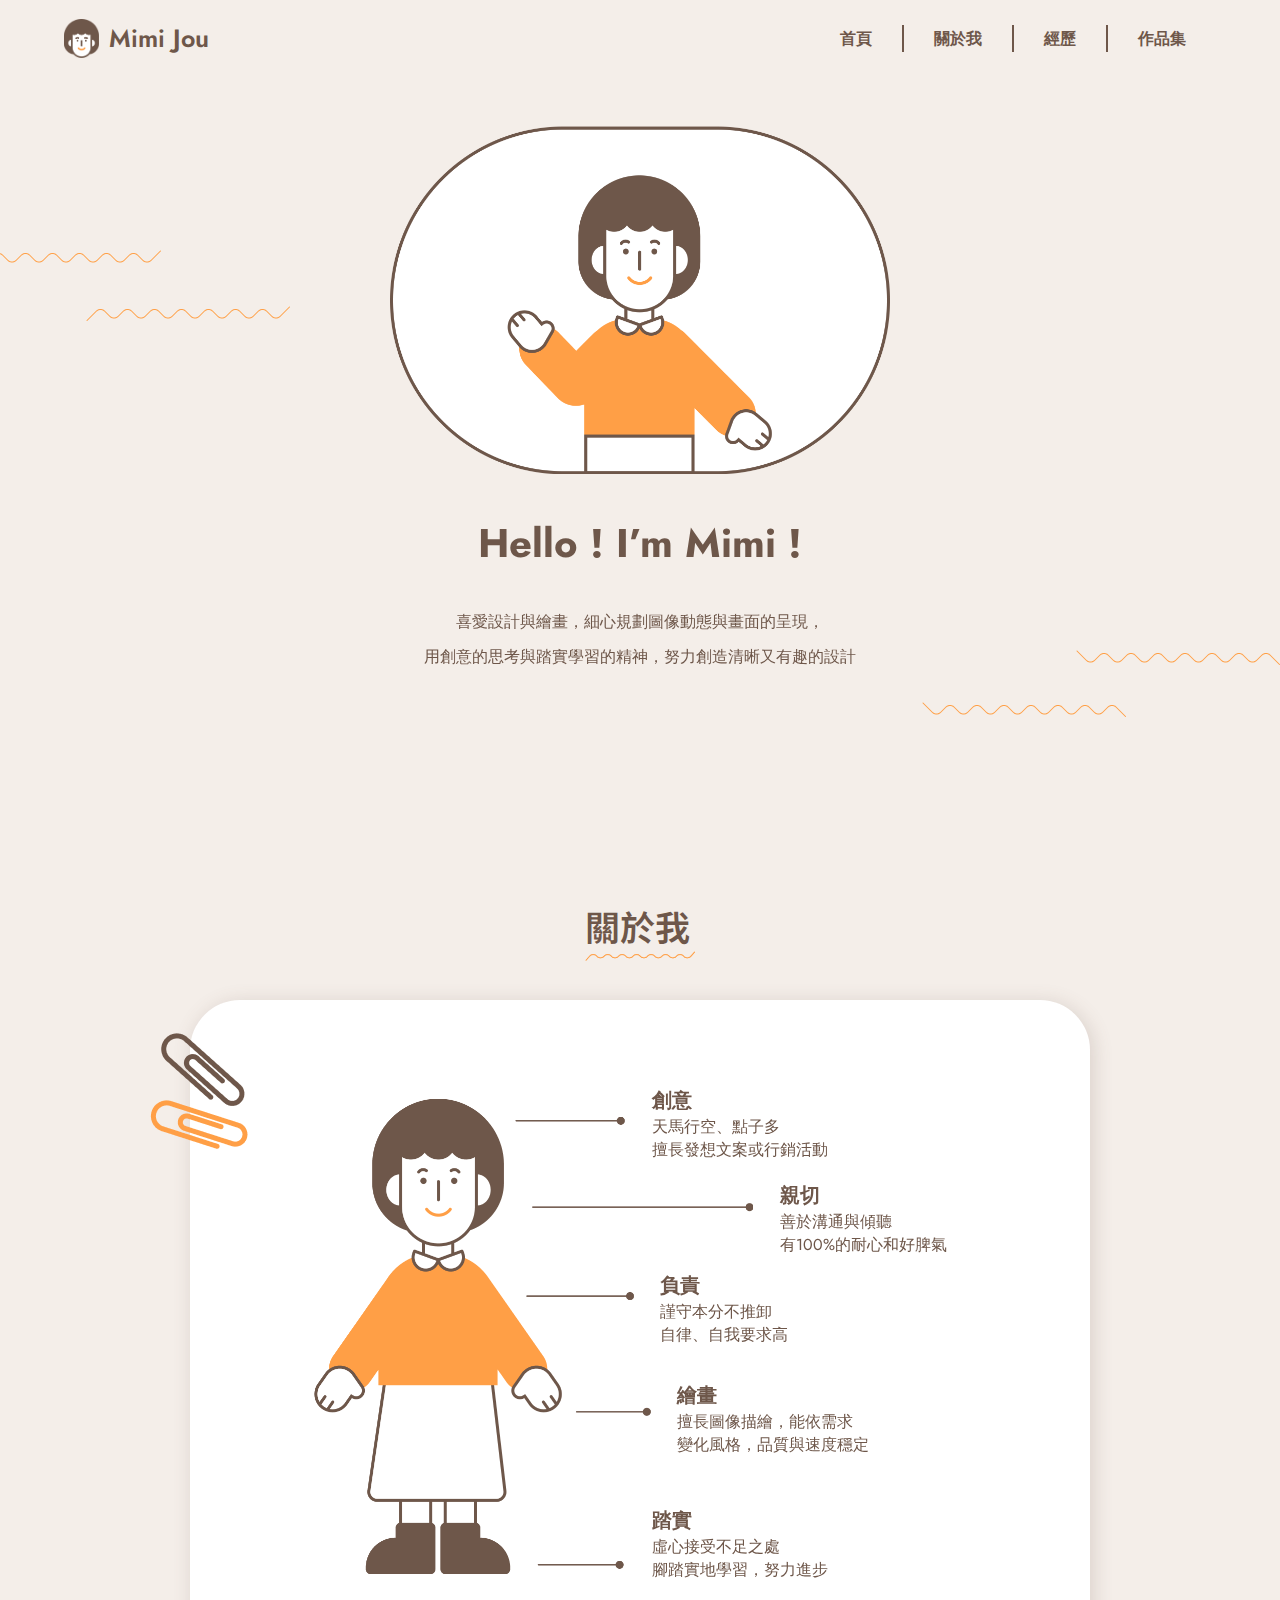
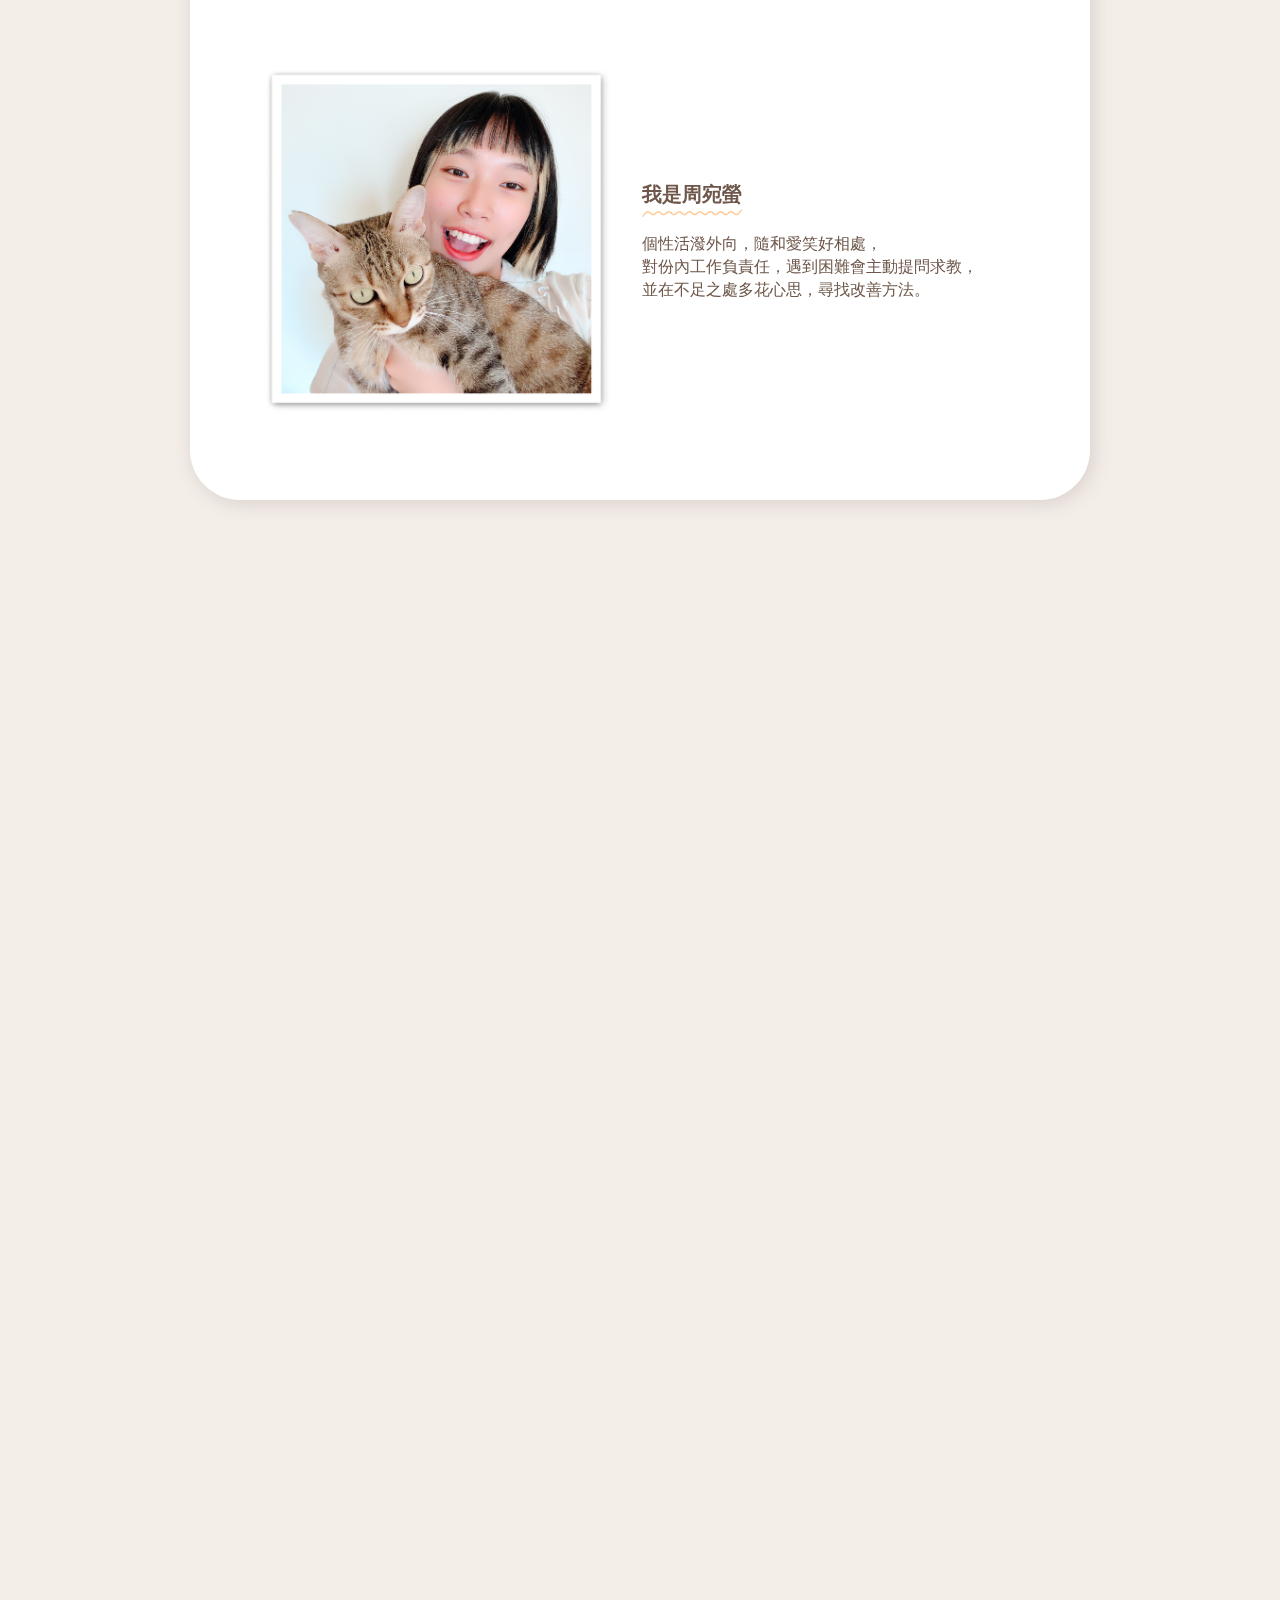
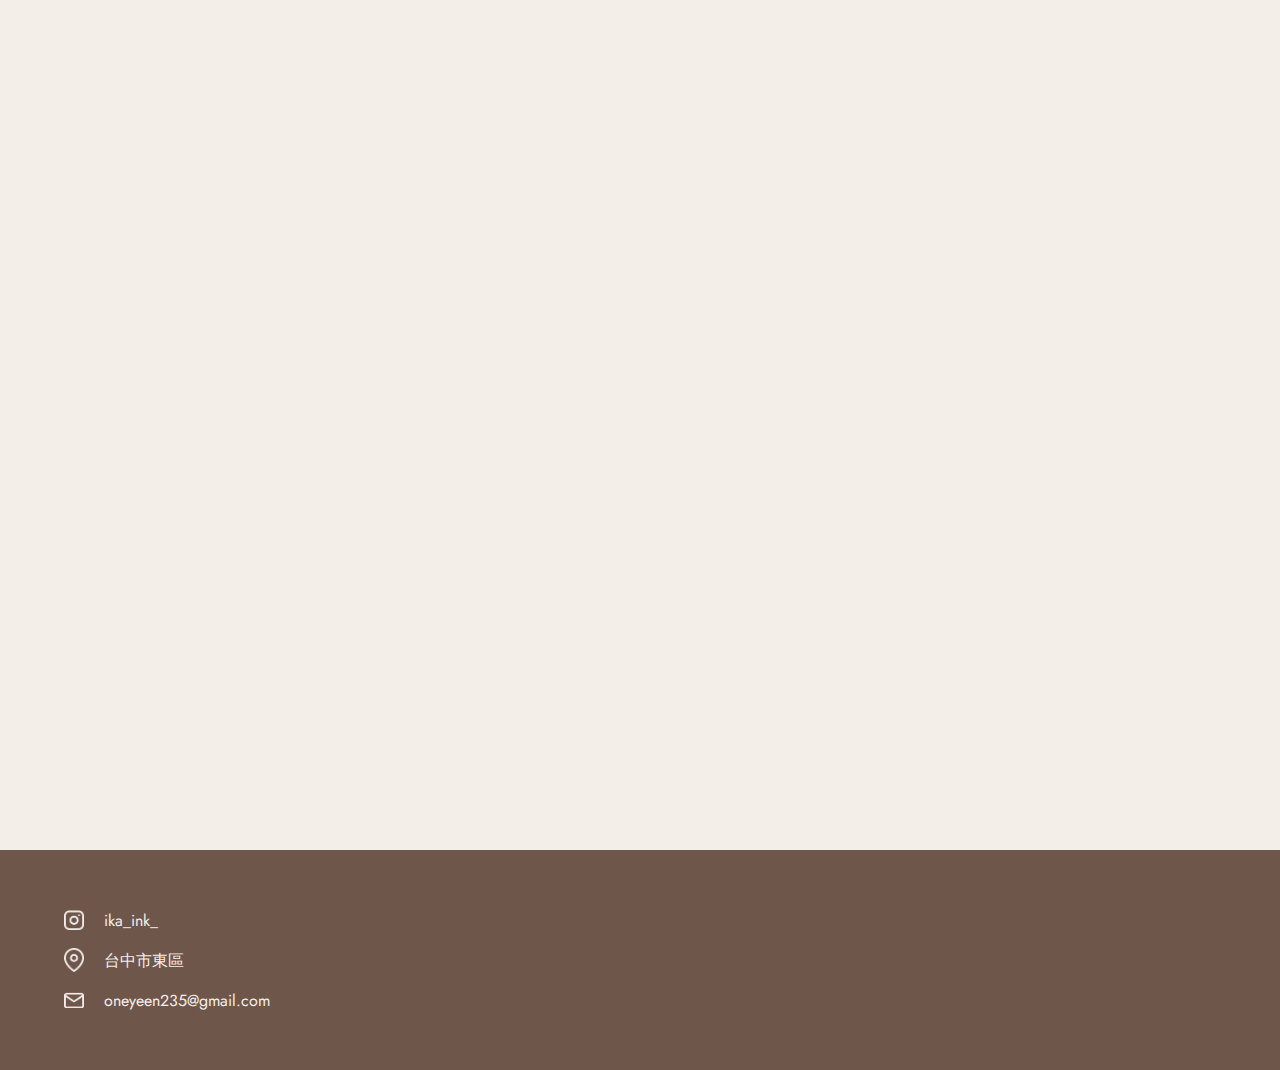
==== commit 72914865: "增加JS/修改icon" ====
--- a/index.html
+++ b/index.html
@@ -30,15 +30,16 @@
       href="https://fonts.googleapis.com/css2?family=Jost:wght@700&family=Noto+Sans+TC:wght@100;800&display=swap"
       rel="stylesheet"
     />
+    <link href="https://unpkg.com/aos@2.3.1/dist/aos.css" rel="stylesheet">
   </head>
   <body>
     <!--導覽列-->
      <!--手機-->
      <ul class="nav-list-phone">
-      <li class="nav-item-phone"><a href="/index.html">首頁</a></li>
-      <li class="nav-item-phone"><a href="#">關於我</a></li>
-      <li class="nav-item-phone"><a href="#">經歷</a></li>
-      <li class="nav-item-phone"><a href="#">作品集</a></li>
+      <li class="nav-item-phone"><a class="nav-link" href="/index.html">首頁</a></li>
+      <li class="nav-item-phone"><a class="nav-link" href="#about">關於我</a></li>
+      <li class="nav-item-phone"><a class="nav-link" href="#experience">經歷</a></li>
+      <li class="nav-item-phone"><a class="nav-link" href="#work">作品集</a></li>
      </ul>
      <!--電腦-->
     <section class="nav-outside">
@@ -50,23 +51,29 @@
           <span>Mimi Jou</span>
         </a>
         <ul class="nav-list">
-          <li class="nav-item"><a href="/index.html">首頁</a></li>
-          <li class="nav-item"><a href="#">關於我</a></li>
-          <li class="nav-item"><a href="#">經歷</a></li>
-          <li class="nav-item"><a href="#">作品集</a></li>
+          <li class="nav-item"><a class="nav-link" href="/index.html">首頁</a></li>
+          <li class="nav-item"><a class="nav-link" href="#about">關於我</a></li>
+          <li class="nav-item"><a class="nav-link" href="#experience">經歷</a></li>
+          <li class="nav-item"><a class="nav-link" href="#work">作品集</a></li>
         </ul>
-        <!--隱藏選單-->
-        <img class="nav-list-img"src="./img/三.png"/>
+         <!--隱藏選單-->
+      <button type="button" class="nav-list-btn">
+        <img class="nav-list-img"src="./img/三.png" alt="btn"/>
+      </button>
       </nav>
     </section>
     <!--首頁-->
      <!-- 裝飾 -->
-     <img class="hero-wave1" src="../img/波浪-左.png" />
-     <img class="hero-wave2" src="../img/波浪-右.png" />
+     <img class="hero-wave1" data-aos="fade-up" 
+     data-aos-duration="2000" data-aos-delay="600" 
+     data-aos-once="false" src="../img/波浪-左.png" />
+     <img class="hero-wave2" data-aos="fade-up" 
+     data-aos-duration="2000" data-aos-delay="600" 
+     data-aos-once="false" src="../img/波浪-右.png" />
     <section class="hero">
-      </div>
-      <div class="hero-content">
-        <h1 class="hero-title">Hello ! I’m Mimi !</h1>
+      <div class="hero-content" data-aos="fade-up" 
+      data-aos-duration="2000" data-aos-delay="300" data-aos-once="false">
+        <h1 class="hero-title" >Hello ! I’m Mimi !</h1>
         <p>
           喜愛設計與繪畫，細心規劃圖像動態與畫面的呈現，
           <br />用創意的思考與踏實學習的精神，努力創造清晰又有趣的設計
@@ -76,22 +83,28 @@
           <a class="hero-btn" href="#">作品集</a>
         </div>
       </div>
-      <div class="hero-img">
+      <div class="hero-img" data-aos="fade-up" 
+      data-aos-duration="2000" data-aos-once="false">
         <img src="./img/圓框.png" alt="hero" />
       </div>
     </section>
     <!--關於我-->
-    <section class="about">
+    <section class="about" id="about" data-aos="fade-up" 
+    data-aos-duration="2000" data-aos-delay="900" data-aos-once="false">
         <!-- 標題 -->
         <div class="about-title">
           <h1>關於我</h1>
-          <img src="../img/底線.png" />
+          <img src="../img/底線.png"/>
         </div>
       <!-- 白板 -->
       <div class="about-board">
        <!-- 裝飾 -->
-      <img class="eraser" src="../img/擦布.png"/>
-      <img class="pencil" src="../img/鉛筆.png"/>
+      <img class="eraser" data-aos="fade-up" 
+      data-aos-duration="2000" data-aos-delay="300" 
+      data-aos-once="false" src="../img/擦布.png"/>
+      <img class="pencil" data-aos="fade-up" 
+      data-aos-duration="2000" data-aos-delay="600" 
+      data-aos-once="false" src="../img/鉛筆.png"/>
       <img class="paper-clip" src="../img/迴紋針.png"/>
         <!-- 人物區 -->
         <div class="about-group1">
@@ -141,10 +154,15 @@
       </div>
     </section>
      <!-- 裝飾 -->
-      <img class="dotted-line1" src="../img/虛線1.png"/>
-      <img class="dotted-line2" src="../img/虛線2.png"/>
+      <img class="dotted-line1" data-aos="fade-up" 
+      data-aos-duration="2000" data-aos-delay="600" 
+      data-aos-once="false" src="../img/虛線1.png"/>
+      <img class="dotted-line2" data-aos="fade-up" 
+      data-aos-duration="2000" data-aos-delay="900" 
+      data-aos-once="false" src="../img/虛線2.png"/>
      <!--經歷-->
-    <section class="experience">
+    <section class="experience" id="experience" data-aos="fade-up" 
+    data-aos-duration="2000" data-aos-delay="900" data-aos-once="false">
        <!-- 標題 -->
       <div class="exp-title">
         <h1>工作經歷</h1>
@@ -184,7 +202,8 @@
          </p>
       </div>
       <!--軟體-->
-      <section class="software">
+      <section class="software" data-aos="fade-up" 
+      data-aos-duration="2000" data-aos-delay="300" data-aos-once="false">
         <div class="sof-title">
           <h1>常用軟體</h1>
           <img src="../img/底線2.png" />
@@ -229,7 +248,8 @@
       </section>
     </section>
      <!--作品選項-->
-    <section class="work">
+    <section class="work" id="work" data-aos="fade-up" 
+    data-aos-duration="2000" data-aos-delay="900" data-aos-once="false">
       <div class="work-title">
         <h1>作品集</h1>
         <img src="../img/底線.png" />
@@ -254,7 +274,7 @@
         </div>
     </section> 
     <!--資訊-->
-    <section class="lowest">
+    <section class="lowest" >
       <div class="information">
          <div class="information-item">
          <img src="../img/🦆 ig.png"/><p>ika_ink_</p>
@@ -267,5 +287,8 @@
          </div>
        </div>
     </section>
+    <div class="overlay"></div>
+    <script src="https://unpkg.com/aos@2.3.1/dist/aos.js"></script>
+    <script src="./JS/index.js"></script>
   </body>
 </html>
--- a/css/style.css
+++ b/css/style.css
@@ -92,11 +92,19 @@
 /*手機*/
 .nav-list-phone {
   display: none;
-  width: 100;
+  position: fixed;
+  top: -100%;
+  left: 0;
+  width: 100%;
   height: 104px;
   align-items: center;
   justify-content: center;
   background-color: #6e574a;
+  z-index: 9999;
+  transition: all 0.8s;
+}
+.nav-list-btn {
+  display: none;
 }
 .nav-item-phone {
   padding: 1px 20px;
@@ -123,6 +131,23 @@
   width: 12px;
   height: 12px;
 }
+.nav-list-phone.active {
+  top: 0%;
+}
+.overlay {
+  width: 100%;
+  height: 100%;
+  background-color: #f4eee9;
+  opacity: 0.2;
+  position: fixed;
+  z-index: 9000;
+  top: 0;
+  left: 0;
+  display: none;
+}
+.overlay.active {
+  display: flex;
+}
 @media (max-width: 1440px) {
   .nav-logo-img {
     width: 35px;
@@ -157,6 +182,15 @@
   }
 }
 @media (max-width: 520px) {
+  .nav-list-phone {
+    display: flex;
+  }
+  .nav-list-btn {
+    display: flex;
+    border: none;
+    padding: 8px 12px;
+    cursor: pointer;
+  }
   .nav-outside {
     width: 100%;
   }
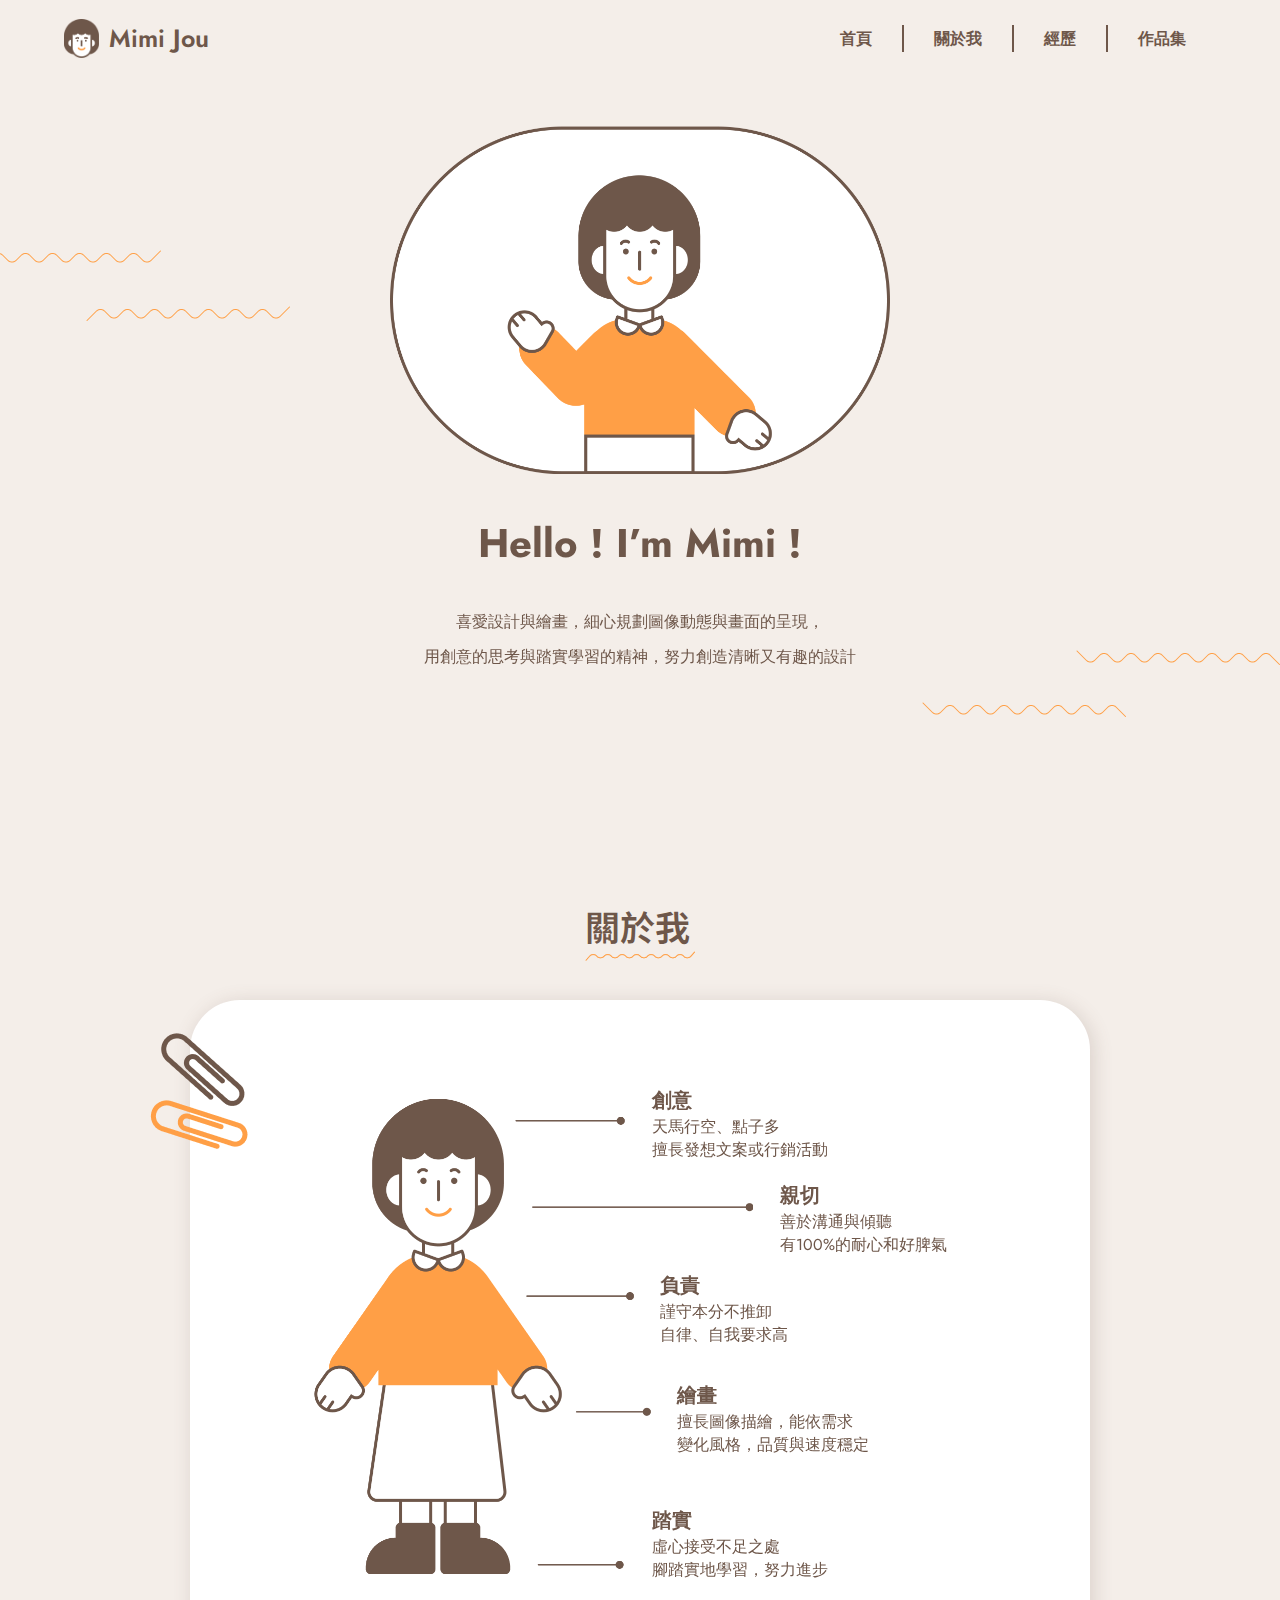
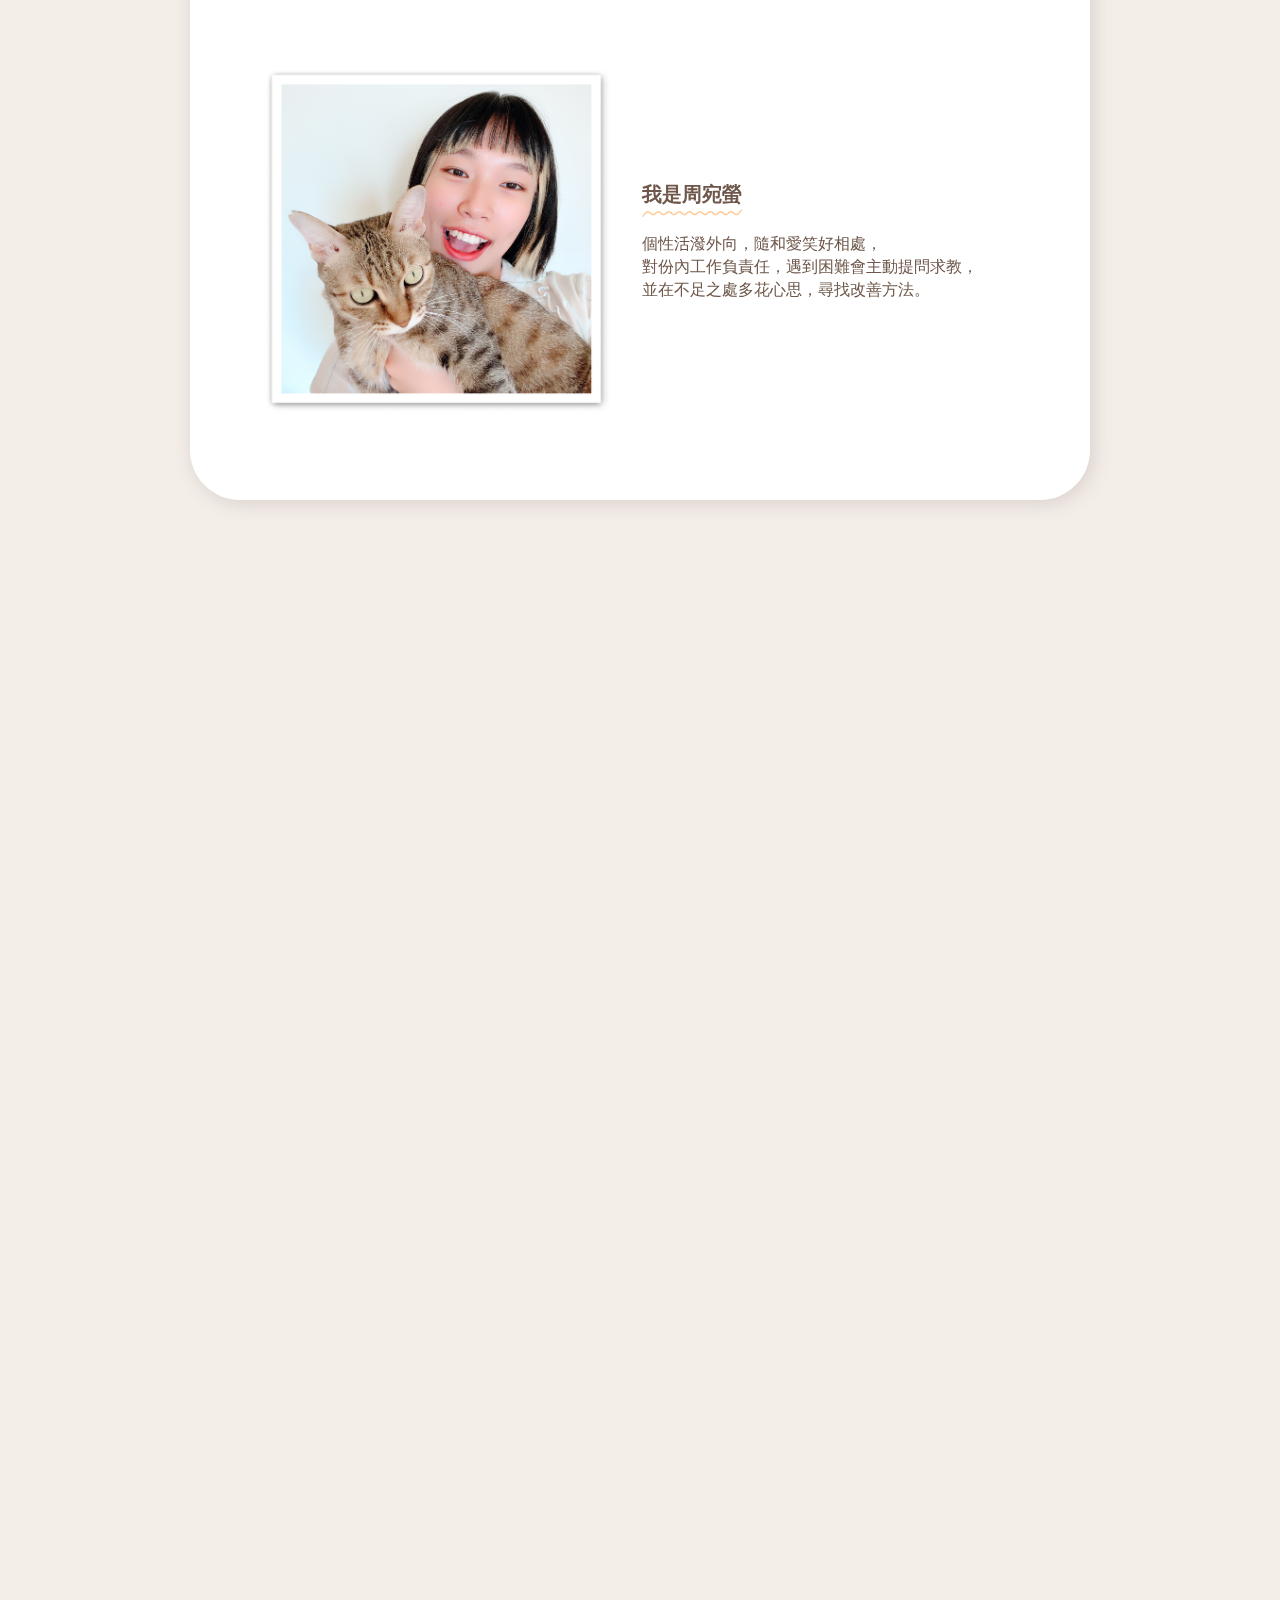
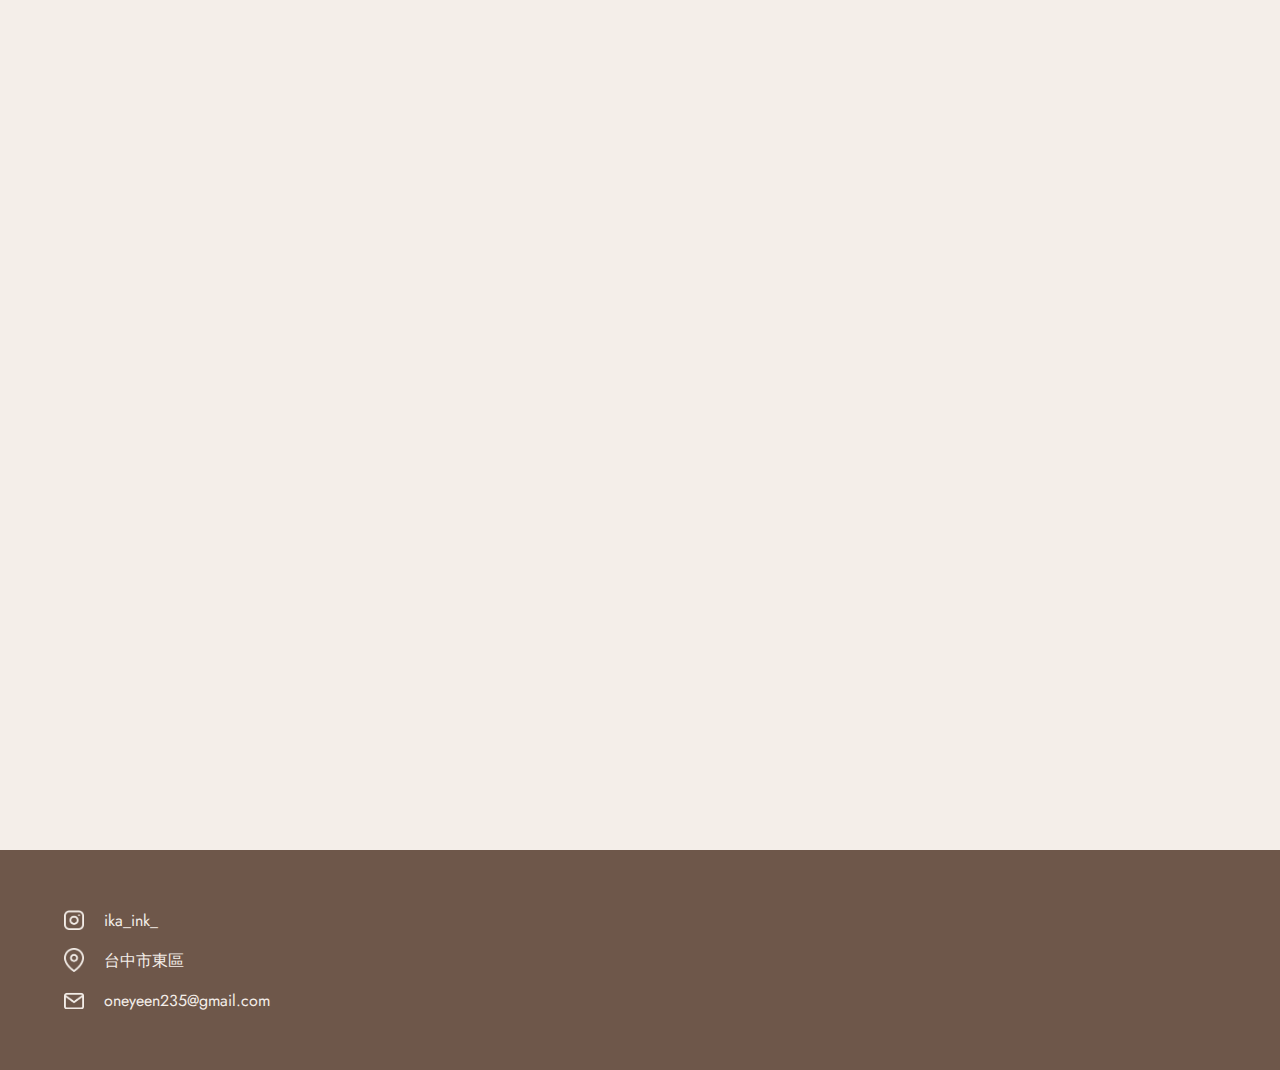
==== commit 06976787: "修復首頁按鈕" ====
--- a/index.html
+++ b/index.html
@@ -50,12 +50,14 @@
           </div>
           <span>Mimi Jou</span>
         </a>
-        <ul class="nav-list">
-          <li class="nav-item"><a class="nav-link" href="/index.html">首頁</a></li>
-          <li class="nav-item"><a class="nav-link" href="#about">關於我</a></li>
-          <li class="nav-item"><a class="nav-link" href="#experience">經歷</a></li>
-          <li class="nav-item"><a class="nav-link" href="#work">作品集</a></li>
-        </ul>
+        <div class="nav-list-box">
+          <li class="nav-item-2"><a class="nav-link" href="/index.html">首頁</a></li>
+          <ul class="nav-list">
+            <li class="nav-item"><a class="nav-link" href="#about">關於我</a></li>
+            <li class="nav-item"><a class="nav-link" href="#experience">經歷</a></li>
+            <li class="nav-item"><a class="nav-link" href="#work">作品集</a></li>
+          </ul>
+        </div>
          <!--隱藏選單-->
       <button type="button" class="nav-list-btn">
         <img class="nav-list-img"src="./img/三.png" alt="btn"/>
@@ -90,7 +92,7 @@
     </section>
     <!--關於我-->
     <section class="about" id="about" data-aos="fade-up" 
-    data-aos-duration="2000" data-aos-delay="900" data-aos-once="false">
+    data-aos-duration="2000"  data-aos-once="false">
         <!-- 標題 -->
         <div class="about-title">
           <h1>關於我</h1>
@@ -153,16 +155,17 @@
         </div>
       </div>
     </section>
+    <div class="exp-0" id="experience"></div>
      <!-- 裝飾 -->
       <img class="dotted-line1" data-aos="fade-up" 
-      data-aos-duration="2000" data-aos-delay="600" 
+      data-aos-duration="2000" data-aos-delay="300" 
       data-aos-once="false" src="../img/虛線1.png"/>
       <img class="dotted-line2" data-aos="fade-up" 
-      data-aos-duration="2000" data-aos-delay="900" 
+      data-aos-duration="2000" data-aos-delay="600" 
       data-aos-once="false" src="../img/虛線2.png"/>
      <!--經歷-->
-    <section class="experience" id="experience" data-aos="fade-up" 
-    data-aos-duration="2000" data-aos-delay="900" data-aos-once="false">
+    <section class="experience"  data-aos="fade-up" 
+    data-aos-duration="2000" data-aos-once="false">
        <!-- 標題 -->
       <div class="exp-title">
         <h1>工作經歷</h1>
@@ -203,7 +206,7 @@
       </div>
       <!--軟體-->
       <section class="software" data-aos="fade-up" 
-      data-aos-duration="2000" data-aos-delay="300" data-aos-once="false">
+      data-aos-duration="2000" data-aos-once="false">
         <div class="sof-title">
           <h1>常用軟體</h1>
           <img src="../img/底線2.png" />
@@ -249,7 +252,7 @@
     </section>
      <!--作品選項-->
     <section class="work" id="work" data-aos="fade-up" 
-    data-aos-duration="2000" data-aos-delay="900" data-aos-once="false">
+    data-aos-duration="2000" data-aos-once="false">
       <div class="work-title">
         <h1>作品集</h1>
         <img src="../img/底線.png" />
--- a/css/style.css
+++ b/css/style.css
@@ -9,6 +9,7 @@
   position: relative;
   background-color: #f4eee9;
   margin-top: 76.77px;
+  overflow-x: hidden;
 }
 /*導覽器*/
 .nav-outside {
@@ -64,10 +65,30 @@
   align-items: center;
   justify-content: center;
 }
+.nav-list-box {
+  display: flex;
+}
 .nav-list {
   display: flex;
   align-items: center;
   justify-content: center;
+}
+.nav-item-2 {
+  padding: 2px 30px;
+  border-right: 2px solid #6e574a;
+}
+.nav-item-2 a {
+  display: inline-block;
+  color: #6e574a;
+  font-weight: bolder;
+  font-family: "Jost", sans-serif;
+  font-size: 20px;
+  transition: all 0.2s;
+}
+.nav-item-2 a:hover {
+  display: inline-block;
+  transition: all 0.5s;
+  transform: translateY(-5px);
 }
 .nav-item {
   padding: 2px 30px;
@@ -105,6 +126,7 @@
 }
 .nav-list-btn {
   display: none;
+  background-color: #f4eee9;
 }
 .nav-item-phone {
   padding: 1px 20px;
@@ -159,6 +181,9 @@
   .nav-item a {
     font-size: 16px;
   }
+  .nav-item-2 a {
+    font-size: 16px;
+  }
 }
 @media (max-width: 1200px) {
   .nav-logo-img {
@@ -171,6 +196,9 @@
   .nav-item a {
     font-size: 16px;
   }
+  .nav-item-2 a {
+    font-size: 16px;
+  }
 }
 @media (max-width: 900px) {
   .nav-logo-img {
@@ -182,6 +210,9 @@
   }
 }
 @media (max-width: 520px) {
+  .nav-list-box {
+    display: none;
+  }
   .nav-list-phone {
     display: flex;
   }
@@ -190,6 +221,7 @@
     border: none;
     padding: 8px 12px;
     cursor: pointer;
+    background-color: #f4eee9;
   }
   .nav-outside {
     width: 100%;
--- a/css/exp.css
+++ b/css/exp.css
@@ -1,4 +1,9 @@
 /*經歷*/
+.exp-0 {
+  width: 0.1px;
+  height: 0.1px;
+  background-color: #f4eee9;
+}
 .experience {
   display: flex;
   max-width: 1400px;
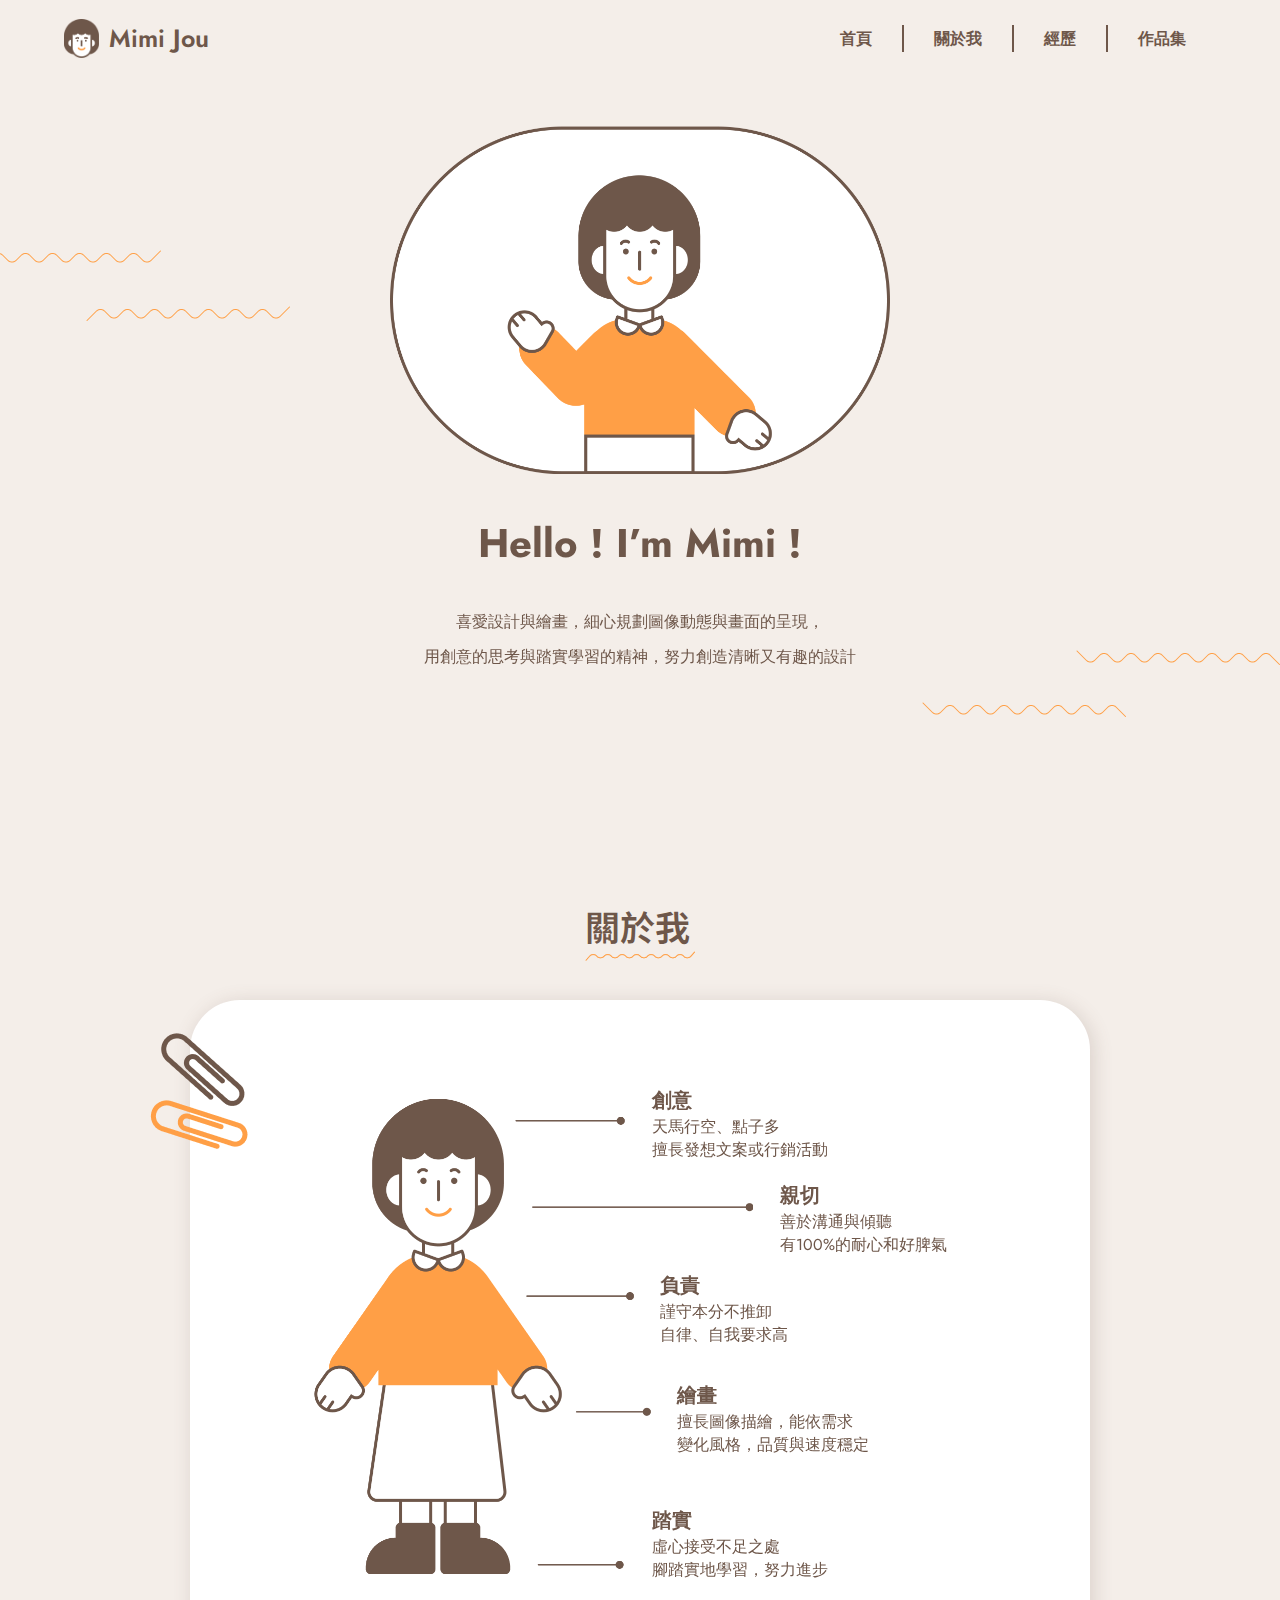
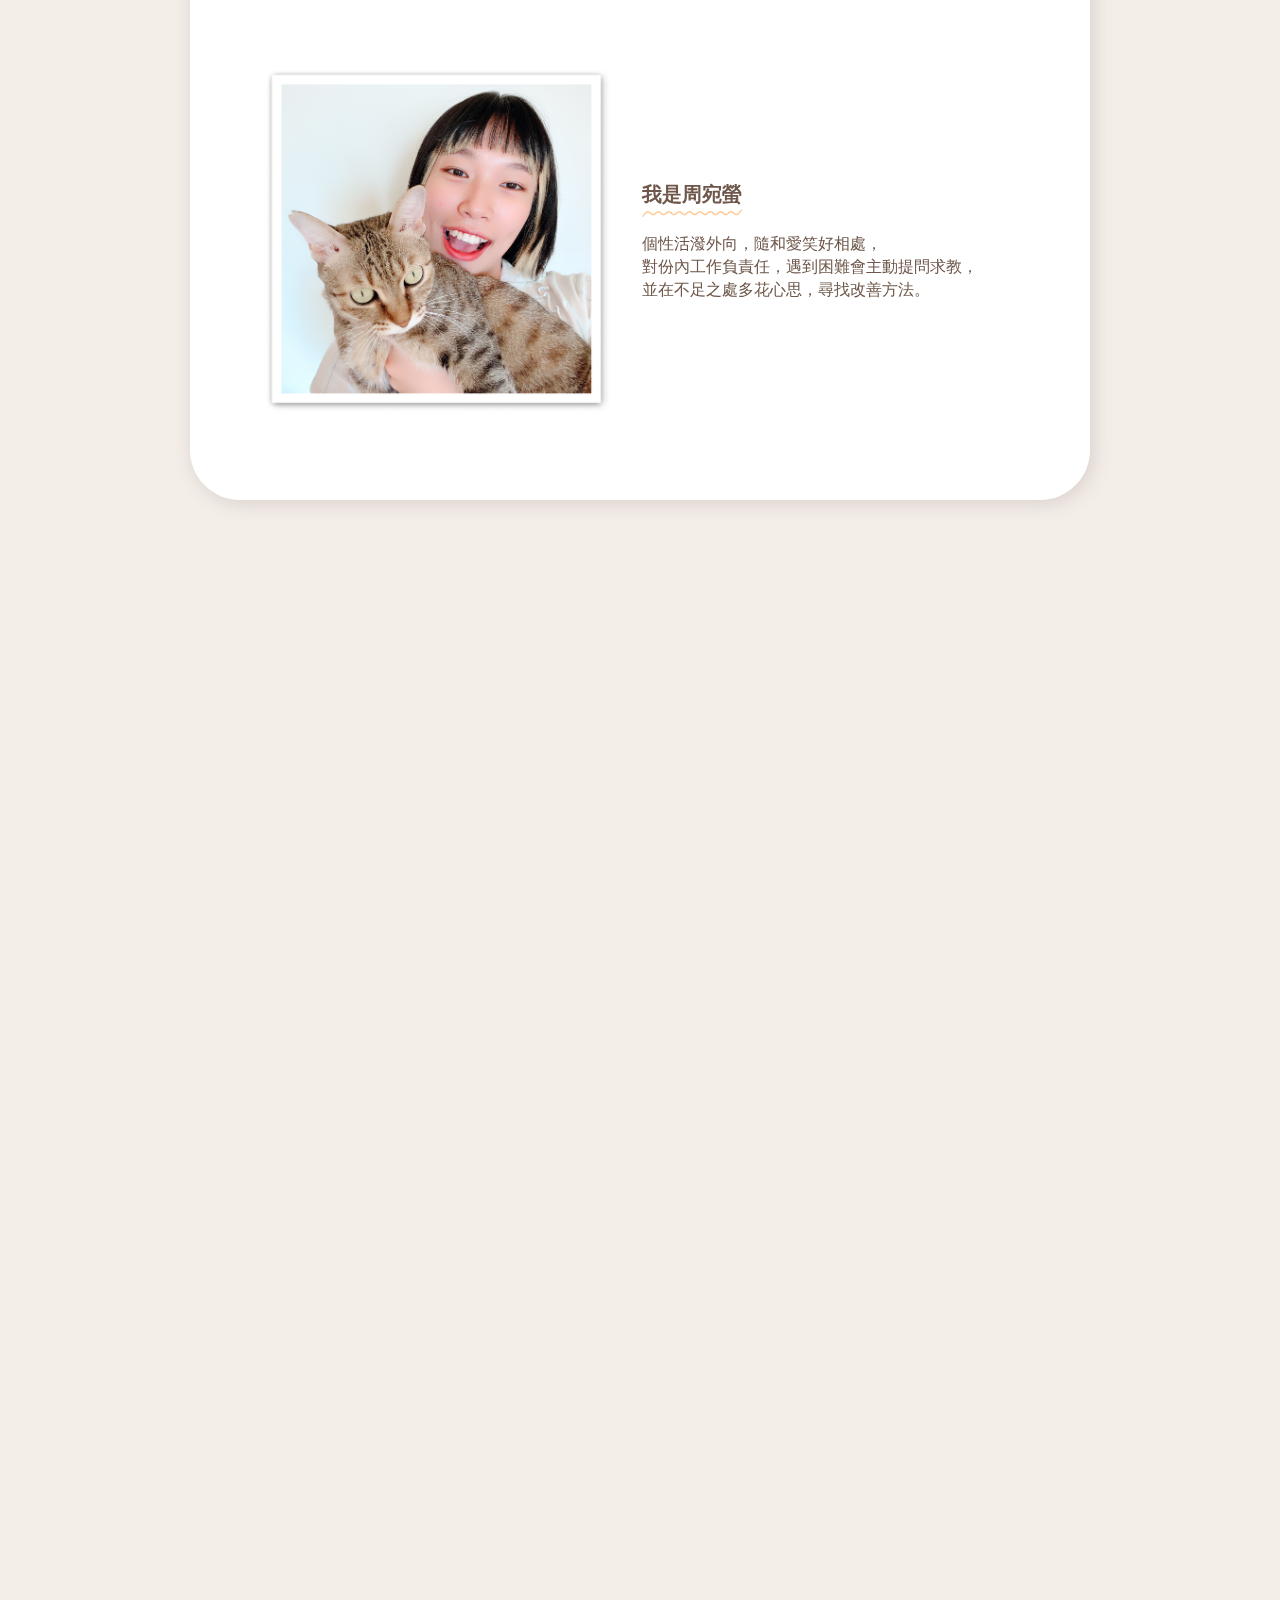
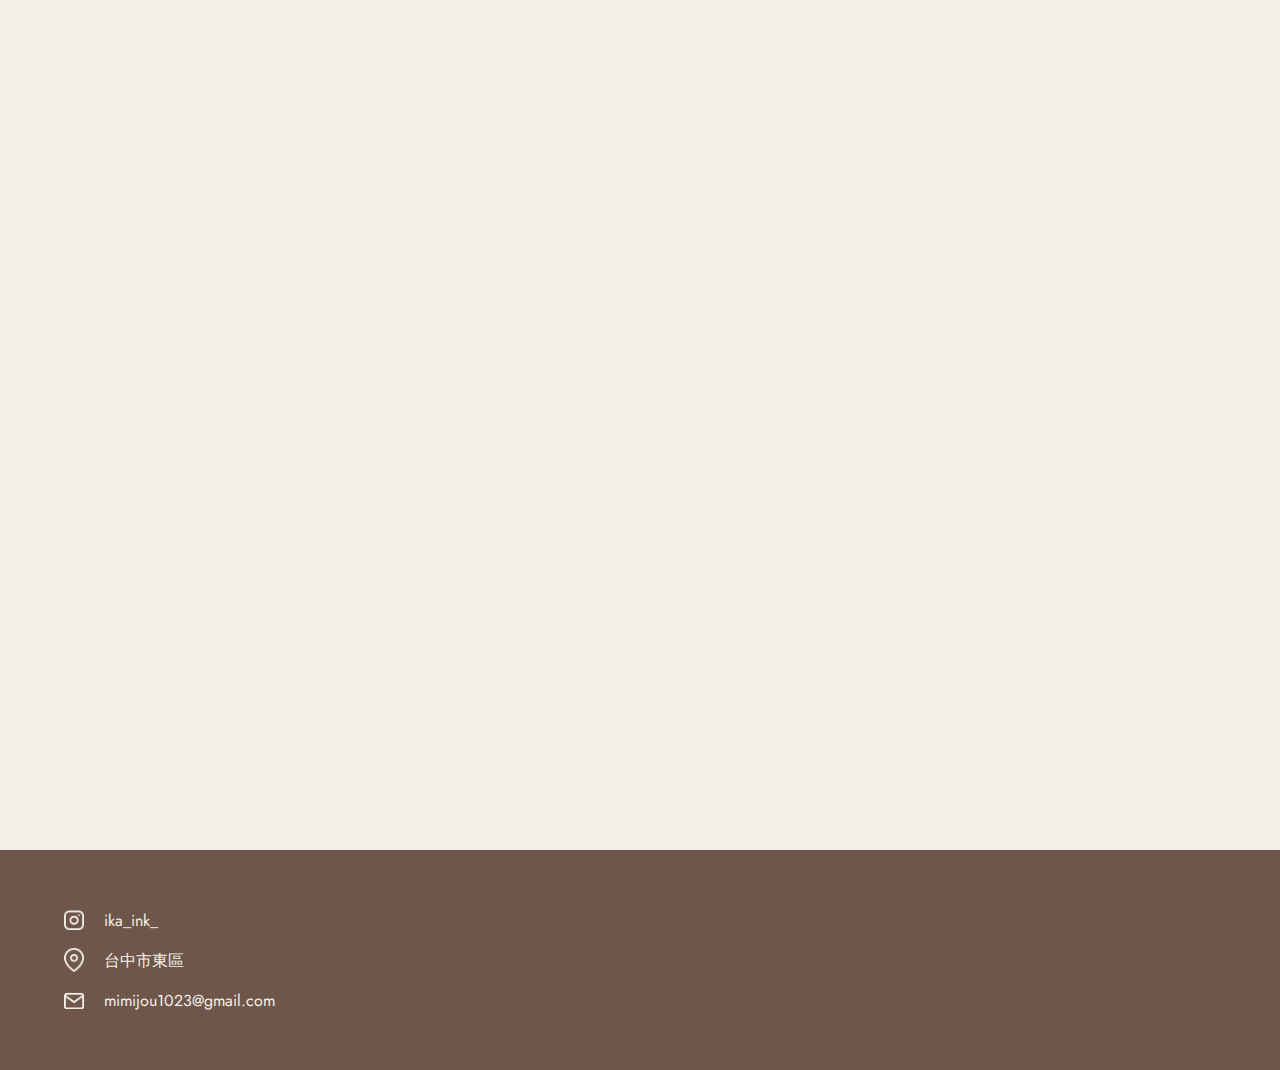
==== commit 26e19fc9: "新增UI作品介紹" ====
--- a/index.html
+++ b/index.html
@@ -4,7 +4,8 @@
     <link rel="shortcut icon" href="favicon.ico" type="image/x-icon">
     <meta charset="UTF-8" />
     <meta name="viewport" content="width=device-width, initial-scale=1.0" />
-    <title>Mimi</title>
+    <title>Mimi的個人網站</title>
+    <meta name=”description” content=”工作經歷|插畫|設計|UI&UX|剪輯”>
     <!-- CSS -->
     <link rel="stylesheet" href="../css/style.css" />
     <link rel="stylesheet" href="../css/hero.css" />
@@ -81,8 +82,8 @@
           <br />用創意的思考與踏實學習的精神，努力創造清晰又有趣的設計
         </p>
         <div class="hero-btn-group">
-          <a class="hero-btn" href="#">關於我</a>
-          <a class="hero-btn" href="#">作品集</a>
+          <a class="hero-btn" href="mailto: mimijou1023@gmail.com">聯絡我</a>
+          <a class="hero-btn" href="https://mimijou.github.io/work-UI.html">UI&UX</a>
         </div>
       </div>
       <div class="hero-img" data-aos="fade-up" 
@@ -286,7 +287,7 @@
          <img src="../img/🦆 map.png"/><p>台中市東區</p>
        </div>
          <div class="information-item">
-         <img src="../img/🦆 mail.png"/><p>oneyeen235@gmail.com</p>
+         <img src="../img/🦆 mail.png"/><p>mimijou1023@gmail.com</p>
          </div>
        </div>
     </section>
